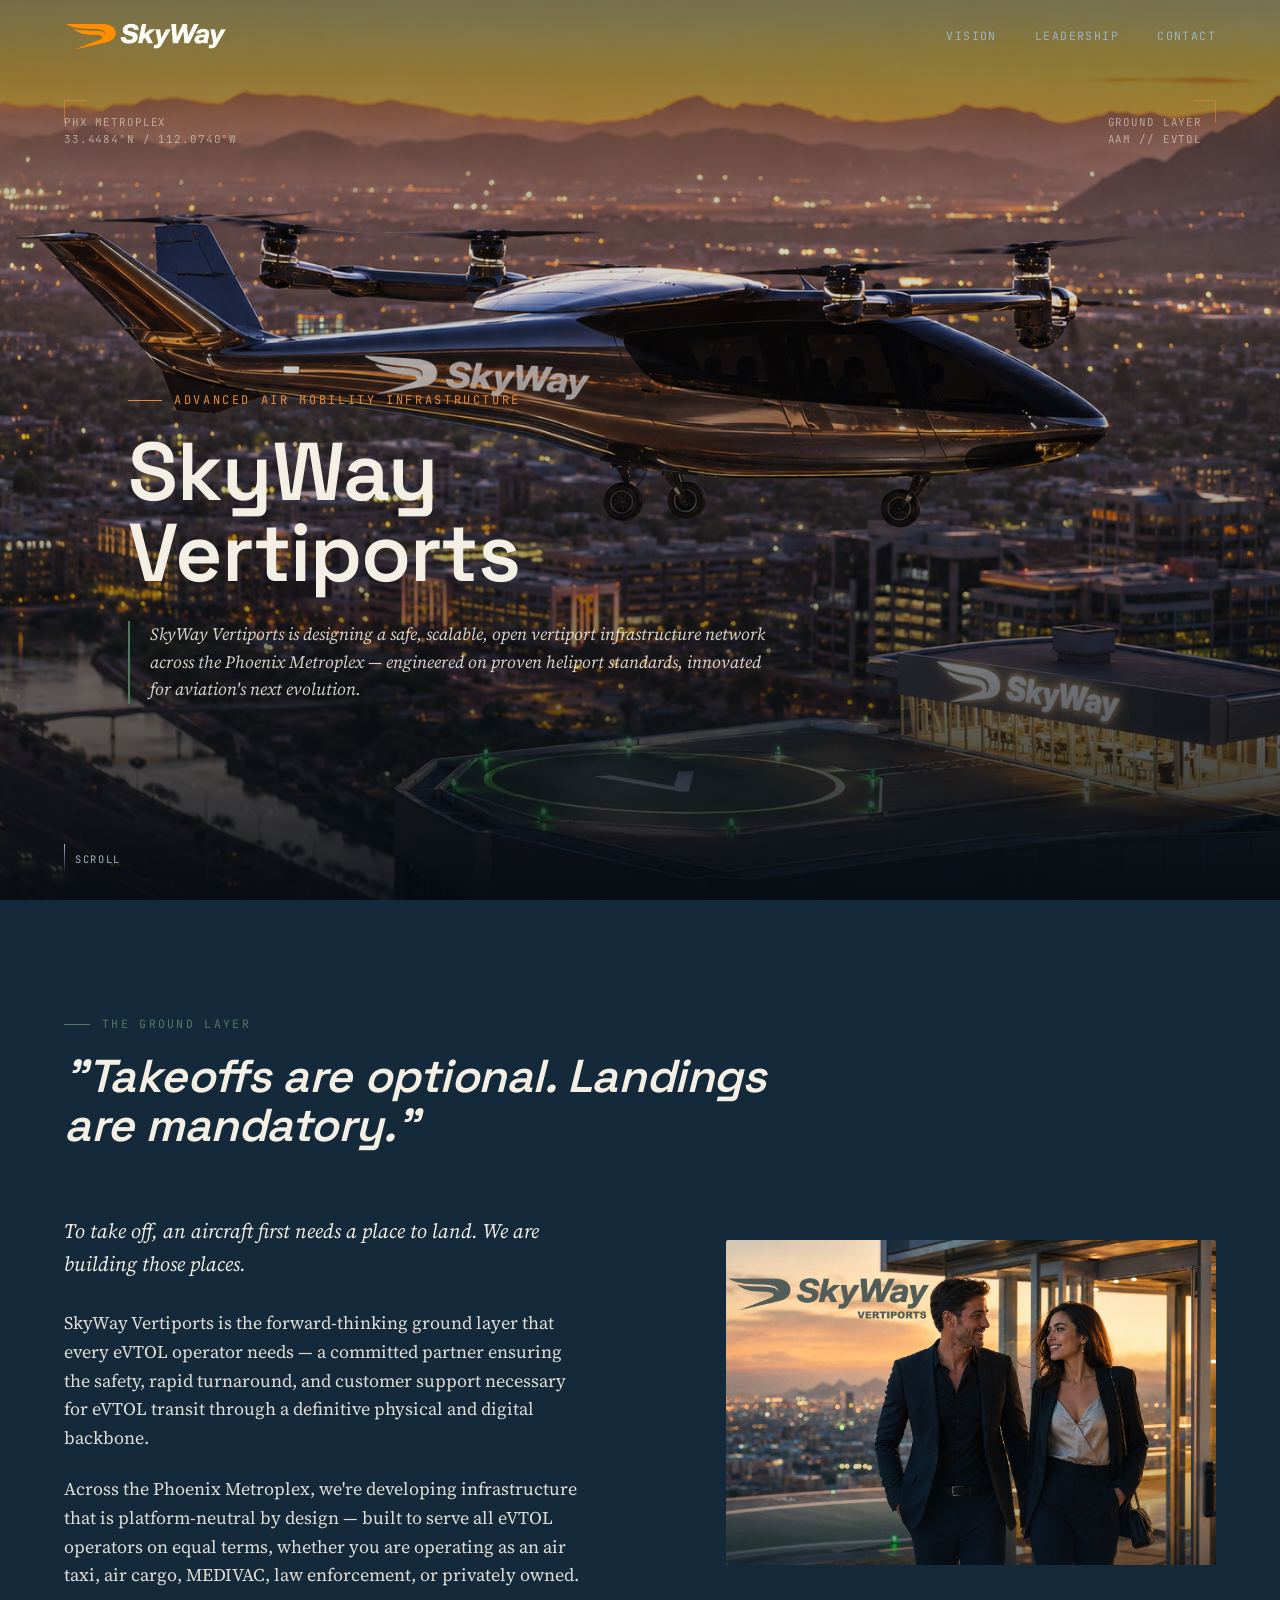
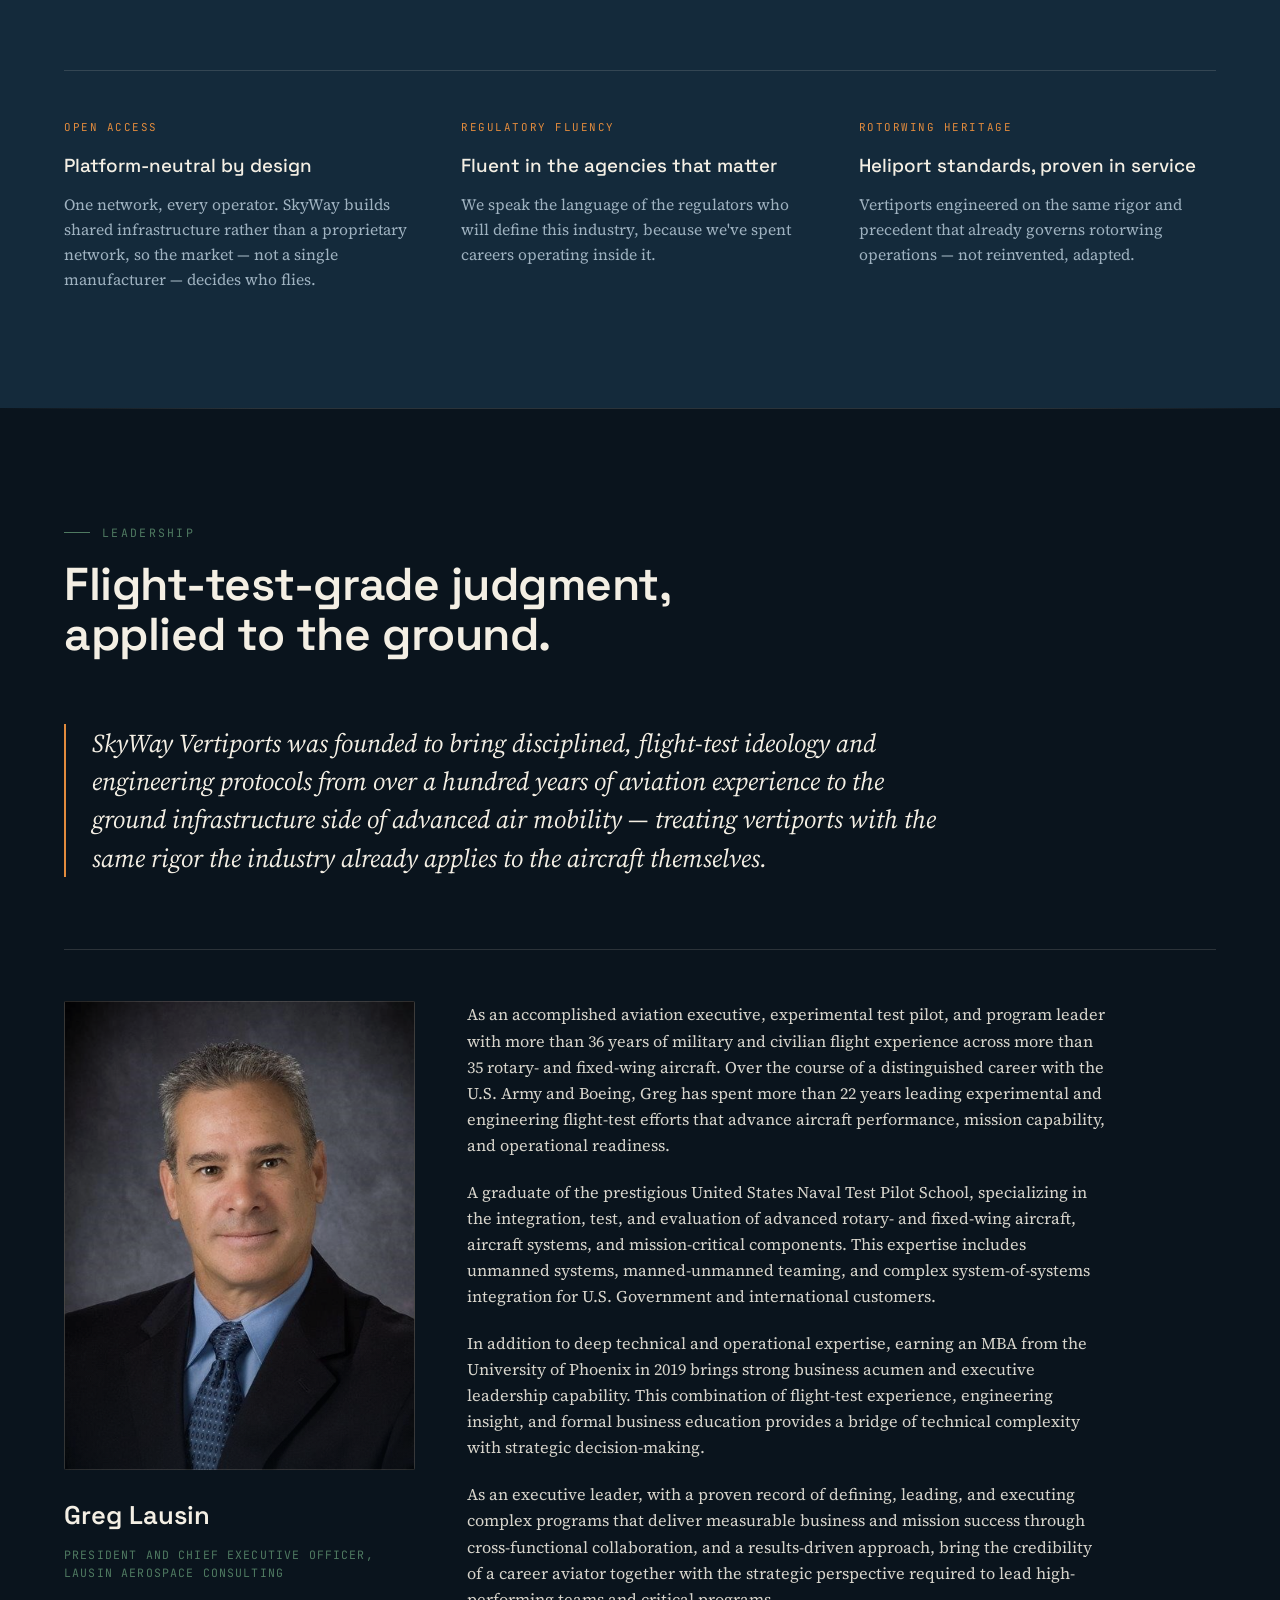
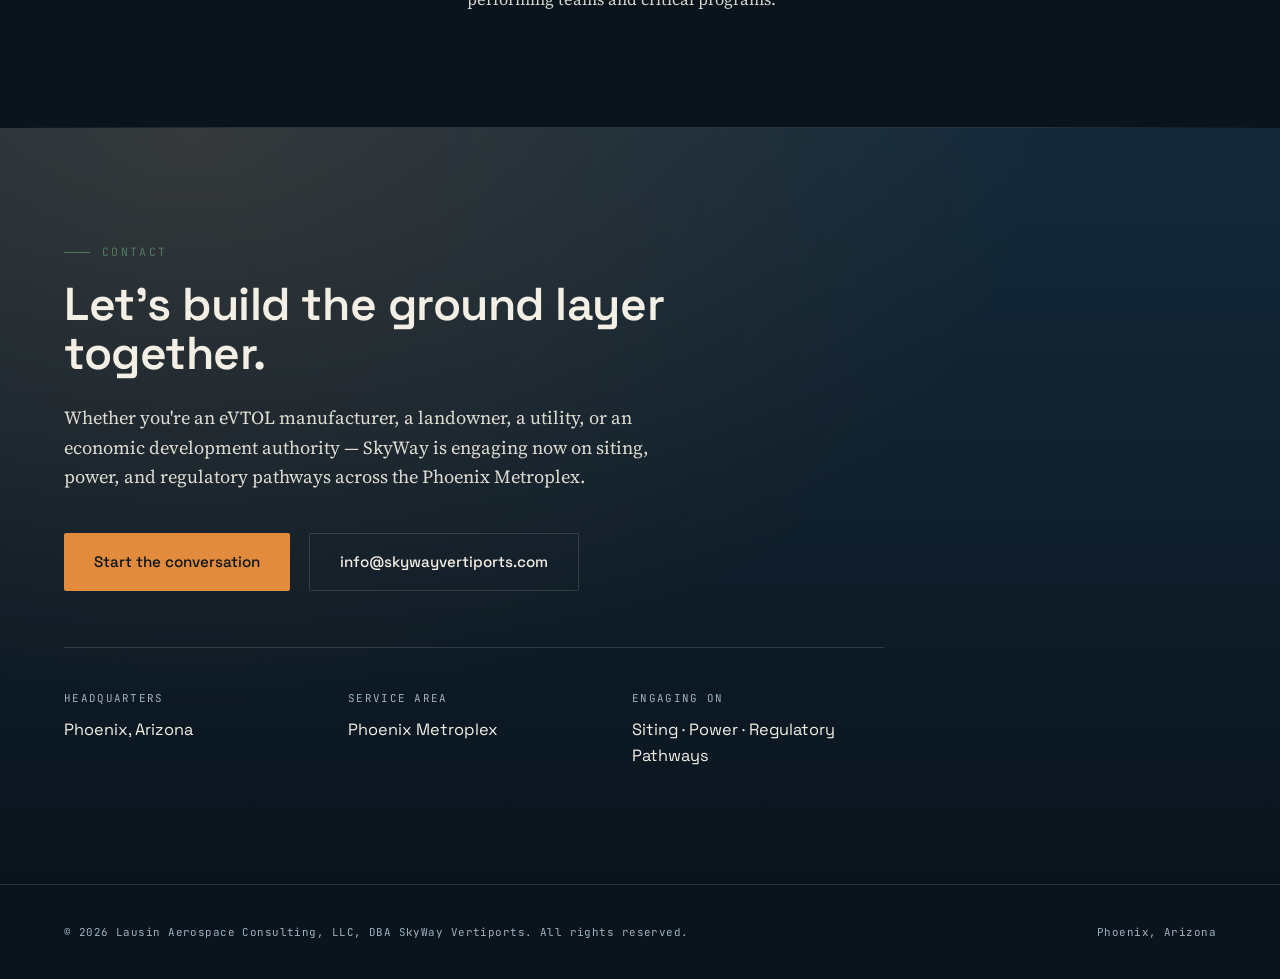
==== index.html @ b803d78c "Add files via upload" ====
<!DOCTYPE html>
<html lang="en">
<head>
<meta charset="UTF-8">
<meta name="viewport" content="width=device-width, initial-scale=1.0">
<title>SkyWay Vertiports — The Ground Layer for Advanced Air Mobility</title>
<link rel="preconnect" href="https://fonts.googleapis.com">
<link rel="preconnect" href="https://fonts.gstatic.com" crossorigin>
<link href="https://fonts.googleapis.com/css2?family=Space+Grotesk:wght@400;500;600;700&family=Source+Serif+4:opsz,wght@8..60,400;8..60,500;8..60,600&family=JetBrains+Mono:wght@400;500&display=swap" rel="stylesheet">
<style>
  :root{
    --ink: #0a141d;
    --navy: #12253600;
    --navy-solid: #142a3b;
    --horizon: #e28b3d;
    --ember: #c9642a;
    --saguaro: #4f7a61;
    --saguaro-dim: #375a48;
    --sand: #f4efe4;
    --steel: #9fb2c0;
    --line: rgba(244,239,228,0.14);
    --display: 'Space Grotesk', sans-serif;
    --body: 'Source Serif 4', serif;
    --mono: 'JetBrains Mono', monospace;
  }
  *{margin:0;padding:0;box-sizing:border-box;}
  html{scroll-behavior:smooth;}
  body{
    background:var(--ink);
    color:var(--sand);
    font-family:var(--body);
    line-height:1.6;
    overflow-x:hidden;
  }
  a{color:inherit;}
  img,video{display:block;max-width:100%;}

  /* ---------- NAV ---------- */
  .navbar{
    position:fixed; top:0; left:0; right:0; z-index:100;
    display:flex; align-items:center; justify-content:space-between;
    padding:22px 5vw;
    transition:background .4s ease, padding .4s ease, border-color .4s ease;
    border-bottom:1px solid transparent;
  }
  .navbar.scrolled{
    background:rgba(10,20,29,0.86);
    backdrop-filter:blur(10px);
    padding:14px 5vw;
    border-color:var(--line);
  }
  .navmark{ display:flex; align-items:center; }
  .navmark img{
    height:28px; width:auto; display:block;
    transition:height .4s ease;
  }
  .navbar.scrolled .navmark img{ height:24px; }
  .navlinks{ display:flex; gap:2.4rem; font-family:var(--mono); font-size:0.72rem;
    letter-spacing:0.12em; text-transform:uppercase; color:var(--steel);
  }
  .navlinks a{ text-decoration:none; transition:color .25s ease; }
  .navlinks a:hover{ color:var(--horizon); }
  @media (max-width:720px){
    .navbar{ flex-direction:column; align-items:flex-start; gap:8px; }
    .navlinks{ gap:1.2rem; font-size:0.64rem; }
  }

  /* ---------- HERO ---------- */
  .hero{
    position:relative; height:100vh; min-height:560px;
    display:flex; flex-direction:column; justify-content:flex-end;
    overflow:hidden;
  }
  @supports (height: 100svh){ .hero{ height:100svh; } }
  .hero-media{
    position:absolute; inset:0; width:100%; height:100%;
    object-fit:cover; object-position:center 62%;
    z-index:0;
  }
  .hero-scrim{
    position:absolute; inset:0; z-index:1;
    background:
      linear-gradient(180deg, rgba(8,15,22,0.55) 0%, rgba(8,15,22,0.15) 30%, rgba(8,15,22,0.35) 60%, rgba(6,12,18,0.92) 100%);
  }
  .hud{
    position:absolute; inset:0; z-index:2; pointer-events:none;
    padding:100px 5vw 0;
    display:flex; justify-content:space-between; align-items:flex-start;
    font-family:var(--mono); font-size:0.68rem; letter-spacing:0.08em;
    color:rgba(244,239,228,0.55); text-transform:uppercase;
  }
  .hud .corner{ position:relative; padding-top:14px; }
  .hud .corner::before{
    content:""; position:absolute; top:0; left:0; width:22px; height:22px;
    border-top:1px solid rgba(226,139,61,0.6); border-left:1px solid rgba(226,139,61,0.6);
  }
  .hud .corner.right{ text-align:right; padding-right:14px; }
  .hud .corner.right::before{ left:auto; right:0; border-left:none; border-right:1px solid rgba(226,139,61,0.6); }

  .hero-content{
    position:relative; z-index:3;
    padding:0 5vw 9vh;
    max-width:1100px;
  }
  .eyebrow{
    font-family:var(--mono); font-size:0.75rem; letter-spacing:0.22em;
    text-transform:uppercase; color:var(--horizon); margin-bottom:22px;
    display:flex; align-items:center; gap:12px;
  }
  .eyebrow::before{
    content:""; width:34px; height:1px; background:var(--horizon);
  }
  .hero-title{
    font-family:var(--display); font-weight:600;
    font-size:clamp(2.6rem, 6.4vw, 5.4rem);
    line-height:0.98; letter-spacing:-0.01em;
    color:var(--sand);
    margin-bottom:28px;
  }
  .hero-tagline{
    font-family:var(--body); font-weight:400;
    font-size:clamp(1rem, 1.35vw, 1.28rem);
    max-width:640px; color:rgba(244,239,228,0.86);
    font-style:italic;
    border-left:2px solid var(--saguaro);
    padding-left:20px;
  }
  .scroll-cue{
    position:absolute; bottom:26px; left:5vw; z-index:3;
    font-family:var(--mono); font-size:0.65rem; letter-spacing:0.16em;
    color:var(--steel); text-transform:uppercase;
    display:flex; align-items:center; gap:10px;
  }
  .scroll-cue .bar{ width:1px; height:30px; background:linear-gradient(var(--steel), transparent); }

  /* ---------- SECTION SHELL ---------- */
  section{ position:relative; padding:9vw 5vw; }
  .divider{
    height:1px; width:100%;
    background:linear-gradient(90deg, transparent, var(--line) 20%, var(--line) 80%, transparent);
  }
  .section-head{ max-width:760px; margin-bottom:4rem; }
  .kicker{
    font-family:var(--mono); font-size:0.72rem; letter-spacing:0.2em;
    text-transform:uppercase; color:var(--saguaro);
    margin-bottom:18px; display:flex; align-items:center; gap:12px;
  }
  .kicker::before{ content:""; width:26px; height:1px; background:var(--saguaro); }
  h2{
    font-family:var(--display); font-weight:600;
    font-size:clamp(1.9rem, 3.6vw, 3.1rem);
    letter-spacing:-0.01em; color:var(--sand); line-height:1.08;
  }
  .reveal{ opacity:0; transform:translateY(28px); transition:opacity .8s ease, transform .8s ease; }
  .reveal.in-view{ opacity:1; transform:translateY(0); }

  /* ---------- VISION SECTION ---------- */
  .vision{ background:var(--navy-solid); }
  .vision-grid{
    display:grid; grid-template-columns:1.1fr 0.9fr; gap:5vw; align-items:center;
  }
  .vision-copy p{ font-size:1.12rem; color:rgba(244,239,228,0.9); max-width:520px; }
  .vision-copy p + p{ margin-top:1.4rem; }
  .vision-copy .lede{
    font-family:var(--body); font-style:italic; font-size:1.28rem;
    color:var(--sand); margin-bottom:1.8rem; max-width:540px;
  }
  .vision-photo{ position:relative; border-radius:2px; overflow:hidden; }
  .vision-photo img{ width:100%; height:100%; object-fit:cover; filter:saturate(1.02); }
  .vision-photo::after{
    content:""; position:absolute; inset:0;
    background:linear-gradient(180deg, transparent 60%, rgba(10,20,29,0.55) 100%);
  }
  .pillars{
    margin-top:5rem; display:grid; grid-template-columns:repeat(3, 1fr); gap:2.5rem;
    border-top:1px solid var(--line); padding-top:3rem;
  }
  .pillar .tag{
    font-family:var(--mono); font-size:0.68rem; letter-spacing:0.14em;
    text-transform:uppercase; color:var(--horizon); margin-bottom:0.9rem;
  }
  .pillar h3{
    font-family:var(--display); font-weight:500; font-size:1.18rem;
    color:var(--sand); margin-bottom:0.7rem;
  }
  .pillar p{ font-size:0.98rem; color:var(--steel); }
  @media (max-width:900px){
    .vision-grid{ grid-template-columns:1fr; }
    .pillars{ grid-template-columns:1fr; gap:2.2rem; }
    .vision-photo{ order:-1; aspect-ratio:16/10; }
  }

  /* ---------- LEADERSHIP ---------- */
  .leadership{ background:var(--ink); }
  .lead-quote{
    font-family:var(--body); font-style:italic;
    font-size:clamp(1.2rem, 2vw, 1.6rem);
    color:var(--sand); max-width:880px; line-height:1.5;
    border-left:2px solid var(--horizon); padding-left:26px;
    margin-bottom:4.5rem;
  }
  .profile{
    display:grid; grid-template-columns:0.75fr 1.6fr; gap:4vw;
    border-top:1px solid var(--line); padding-top:3.2rem;
  }
  .profile-id .portrait{
    width:100%; aspect-ratio:3/4; overflow:hidden; border-radius:2px;
    margin-bottom:1.6rem; position:relative;
  }
  .profile-id .portrait img{
    width:100%; height:100%; object-fit:cover; filter:grayscale(0.15) contrast(1.03);
  }
  .profile-id .portrait::after{
    content:""; position:absolute; inset:0;
    box-shadow:inset 0 0 0 1px var(--line);
    background:linear-gradient(180deg, transparent 70%, rgba(10,20,29,0.35) 100%);
  }
  .profile-id .name{
    font-family:var(--display); font-weight:600; font-size:1.6rem; color:var(--sand);
  }
  .profile-id .role{
    font-family:var(--mono); font-size:0.72rem; letter-spacing:0.1em;
    text-transform:uppercase; color:var(--saguaro); margin-top:0.6rem; margin-bottom:1.8rem;
  }
  .stat-strip{ list-style:none; border-top:1px solid var(--line); }
  .stat-strip li{
    display:flex; justify-content:space-between; align-items:baseline;
    padding:0.7rem 0; border-bottom:1px solid var(--line);
    font-family:var(--mono); font-size:0.72rem; letter-spacing:0.04em;
    color:var(--steel); text-transform:uppercase;
  }
  .stat-strip li b{
    font-family:var(--display); font-size:0.95rem; color:var(--sand);
    letter-spacing:0; text-transform:none;
  }
  .bio p{ font-size:1.02rem; color:rgba(244,239,228,0.88); max-width:640px; }
  .bio p + p{ margin-top:1.3rem; }
  @media (max-width:900px){ .profile{ grid-template-columns:1fr; gap:2rem; } .profile-id .portrait{ max-width:280px; } }

  /* ---------- CONTACT ---------- */
  .contact{
    background:
      radial-gradient(120% 140% at 15% 0%, rgba(226,139,61,0.16) 0%, transparent 55%),
      linear-gradient(180deg, var(--navy-solid) 0%, var(--ink) 100%);
  }
  .contact-inner{ max-width:820px; }
  .contact p.lede{
    font-size:1.15rem; color:rgba(244,239,228,0.9); max-width:640px; margin-bottom:2.6rem;
  }
  .contact-actions{ display:flex; flex-wrap:wrap; gap:1.2rem; margin-bottom:3.5rem; }
  .btn{
    font-family:var(--display); font-weight:500; font-size:0.95rem;
    text-decoration:none; padding:16px 30px; border-radius:2px;
    display:inline-flex; align-items:center; gap:10px;
    transition:transform .25s ease, background .25s ease, border-color .25s ease;
  }
  .btn-primary{ background:var(--horizon); color:#0a141d; }
  .btn-primary:hover{ background:#eea059; transform:translateY(-2px); }
  .btn-secondary{ border:1px solid var(--line); color:var(--sand); }
  .btn-secondary:hover{ border-color:var(--saguaro); color:var(--saguaro); transform:translateY(-2px); }
  .contact-grid{
    display:grid; grid-template-columns:repeat(3, 1fr); gap:2rem;
    border-top:1px solid var(--line); padding-top:2.6rem;
  }
  .contact-grid .tag{
    font-family:var(--mono); font-size:0.68rem; letter-spacing:0.12em;
    text-transform:uppercase; color:var(--steel); margin-bottom:0.6rem;
  }
  .contact-grid .val{ font-family:var(--display); font-size:1.02rem; color:var(--sand); }
  @media (max-width:720px){ .contact-grid{ grid-template-columns:1fr; } }

  /* ---------- FOOTER ---------- */
  footer{
    padding:2.4rem 5vw; border-top:1px solid var(--line);
    display:flex; justify-content:space-between; align-items:center; flex-wrap:wrap; gap:1rem;
    font-family:var(--mono); font-size:0.68rem; letter-spacing:0.04em; color:var(--steel);
  }

  /* ---------- SMALL SCREENS (phones) ---------- */
  @media (max-width:720px){
    .hud{ padding:118px 6vw 0; font-size:0.6rem; letter-spacing:0.06em; }
    .hud .corner::before{ width:16px; height:16px; }
    .hero-content{ padding:0 6vw 8vh; }
    .hero-tagline{ padding-left:14px; }
    section{ padding:16vw 6vw; }
    .section-head{ margin-bottom:2.8rem; }
    .lead-quote{ padding-left:18px; margin-bottom:3rem; }
    .contact-actions{ flex-direction:column; }
    .contact-actions .btn{ width:100%; justify-content:center; }
    footer{ flex-direction:column; align-items:flex-start; }
  }
  @media (max-width:480px){
    .hero-title{ font-size:2.4rem; }
    .hud{ padding:112px 6vw 0; }
    .stat-strip li{ font-size:0.64rem; }
  }

  @media (prefers-reduced-motion: reduce){
    html{ scroll-behavior:auto; }
    .reveal{ transition:none; opacity:1; transform:none; }
  }
</style>
</head>
<body>

<nav class="navbar" id="navbar">
  <div class="navmark">
    <img src="skyway_logo_ow.png" alt="SkyWay Vertiports">
  </div>
  <div class="navlinks">
    <a href="#vision">Vision</a>
    <a href="#leadership">Leadership</a>
    <a href="#contact">Contact</a>
  </div>
</nav>

<!-- HERO -->
<section class="hero">
  <video class="hero-media" autoplay muted loop playsinline poster="skyway_thefuture2.png">
    <source src="skyway_thefuture.mp4" type="video/mp4">
	<source src="skyway_thefuture.webm" type="video/mp4">
	
  </video>
  <div class="hero-scrim"></div>
  <div class="hud">
    <div class="corner">PHX METROPLEX<br>33.4484°N / 112.0740°W</div>
    <div class="corner right">GROUND LAYER<br>AAM // eVTOL</div>
  </div>
  <div class="hero-content">
    <div class="eyebrow">Advanced Air Mobility Infrastructure</div>
    <h1 class="hero-title">SkyWay<br>Vertiports</h1>
    <p class="hero-tagline">SkyWay Vertiports is designing a safe, scalable, open vertiport infrastructure network across the Phoenix Metroplex — engineered on proven heliport standards, innovated for aviation's next evolution.</p>
  </div>
  <div class="scroll-cue"><div class="bar"></div>Scroll</div>
</section>

<!-- VISION -->
<section class="vision" id="vision">
  <div class="section-head reveal">
    <div class="kicker">The Ground Layer</div>
    <!--<h2>To take off, an aircraft first needs a place to land.</h2>-->
	<h2><i>"Takeoffs are optional. Landings are mandatory."</i></h2>
	
  </div>

  <div class="vision-grid">
    <div class="vision-copy reveal">
      <p class="lede">To take off, an aircraft first needs a place to land. We are building those places.</p>
      <p>SkyWay Vertiports is the forward-thinking ground layer that every eVTOL operator needs — a committed partner ensuring the safety, rapid turnaround, and customer support necessary for eVTOL transit through a definitive physical and digital backbone.</p>
      <p>Across the Phoenix Metroplex, we're developing infrastructure that is platform-neutral by design — built to serve all eVTOL operators on equal terms, whether you are operating as an air taxi, air cargo, MEDIVAC, law enforcement, or privately owned.</p>
    </div>
    <div class="vision-photo reveal">
      <img src="skyway_couple2.png" alt="Passengers arriving at a SkyWay vertiport at dusk">
    </div>
  </div>

  <div class="pillars">
    <div class="pillar reveal">
      <div class="tag">Open Access</div>
      <h3>Platform-neutral by design</h3>
      <p>One network, every operator. SkyWay builds shared infrastructure rather than a proprietary network, so the market — not a single manufacturer — decides who flies.</p>
    </div>
    <div class="pillar reveal">
      <div class="tag">Regulatory Fluency</div>
      <h3>Fluent in the agencies that matter</h3>
      <p>We speak the language of the regulators who will define this industry, because we've spent careers operating inside it.</p>
    </div>
    <div class="pillar reveal">
      <div class="tag">Rotorwing Heritage</div>
      <h3>Heliport standards, proven in service</h3>
      <p>Vertiports engineered on the same rigor and precedent that already governs rotorwing operations — not reinvented, adapted.</p>
    </div>
  </div>
</section>

<div class="divider"></div>

<!-- LEADERSHIP -->
<section class="leadership" id="leadership">
  <div class="section-head reveal">
    <div class="kicker">Leadership</div>
    <h2>Flight-test-grade judgment, applied to the ground.</h2>
  </div>

  <p class="lead-quote reveal">SkyWay Vertiports was founded to bring disciplined, flight-test ideology and engineering protocols from over a hundred years of aviation experience to the ground infrastructure side of advanced air mobility — treating vertiports with the same rigor the industry already applies to the aircraft themselves.</p>

  <div class="profile reveal">
    <div class="profile-id">
      <div class="portrait"><img src="glausinbio.png" alt="Portrait of Greg Lausin"></div>
      <div class="name">Greg Lausin</div>
      <div class="role">President and Chief Executive Officer, Lausin Aerospace Consulting</div>
      <!--<ul class="stat-strip">
        <li><span>Flight Experience</span><b>36+ yrs</b></li>
        <li><span>Aircraft Types</span><b>35+</b></li>
        <li><span>Flight Test Leadership</span><b>22+ yrs</b></li>
        <li><span>Flight Test School</span><b>USNTPS Grad</b></li>
        <li><span>Business Education</span><b>MBA, 2019</b></li>
      </ul>-->
    </div>
    <div class="bio">
      <p>As an accomplished aviation executive, experimental test pilot, and program leader with more than 36 years of military and civilian flight experience across more than 35 rotary- and fixed-wing aircraft. Over the course of a distinguished career with the U.S. Army and Boeing, Greg has spent more than 22 years leading experimental and engineering flight-test efforts that advance aircraft performance, mission capability, and operational readiness.</p>
      <p>A graduate of the prestigious United States Naval Test Pilot School, specializing in the integration, test, and evaluation of advanced rotary- and fixed-wing aircraft, aircraft systems, and mission-critical components. This expertise includes unmanned systems, manned-unmanned teaming, and complex system-of-systems integration for U.S. Government and international customers.</p>
      <p>In addition to deep technical and operational expertise, earning an MBA from the University of Phoenix in 2019 brings strong business acumen and executive leadership capability. This combination of flight-test experience, engineering insight, and formal business education provides a bridge of technical complexity with strategic decision-making.</p>
      <p>As an executive leader, with a proven record of defining, leading, and executing complex programs that deliver measurable business and mission success through cross-functional collaboration, and a results-driven approach, bring the credibility of a career aviator together with the strategic perspective required to lead high-performing teams and critical programs.</p>
    </div>
  </div>
</section>

<div class="divider"></div>

<!-- CONTACT -->
<section class="contact" id="contact">
  <div class="contact-inner">
    <div class="section-head reveal" style="margin-bottom:1.5rem;">
      <div class="kicker">Contact</div>
      <h2>Let's build the ground layer together.</h2>
    </div>
    <p class="lede reveal">Whether you're an eVTOL manufacturer, a landowner, a utility, or an economic development authority — SkyWay is engaging now on siting, power, and regulatory pathways across the Phoenix Metroplex.</p>

    <div class="contact-actions reveal">
      <a class="btn btn-primary" href="mailto:info@skywayvertiports.com">Start the conversation</a>
      <a class="btn btn-secondary" href="mailto:info@skywayvertiports.com">info@skywayvertiports.com</a>
    </div>

    <div class="contact-grid reveal">
      <div>
        <div class="tag">Headquarters</div>
        <div class="val">Phoenix, Arizona</div>
      </div>
      <div>
        <div class="tag">Service Area</div>
        <div class="val">Phoenix Metroplex</div>
      </div>
      <div>
        <div class="tag">Engaging On</div>
        <div class="val">Siting · Power · Regulatory Pathways</div>
      </div>
    </div>
  </div>
</section>

<footer>
  <span>© 2026 Lausin Aerospace Consulting, LLC, DBA SkyWay Vertiports. All rights reserved.</span>
  <span>Phoenix, Arizona</span>
</footer>

<script>
  const nav = document.getElementById('navbar');
  window.addEventListener('scroll', () => {
    nav.classList.toggle('scrolled', window.scrollY > 40);
  }, { passive:true });

  const io = new IntersectionObserver((entries) => {
    entries.forEach(e => { if (e.isIntersecting) e.target.classList.add('in-view'); });
  }, { threshold:0.15 });
  document.querySelectorAll('.reveal').forEach(el => io.observe(el));
</script>

</body>
</html>
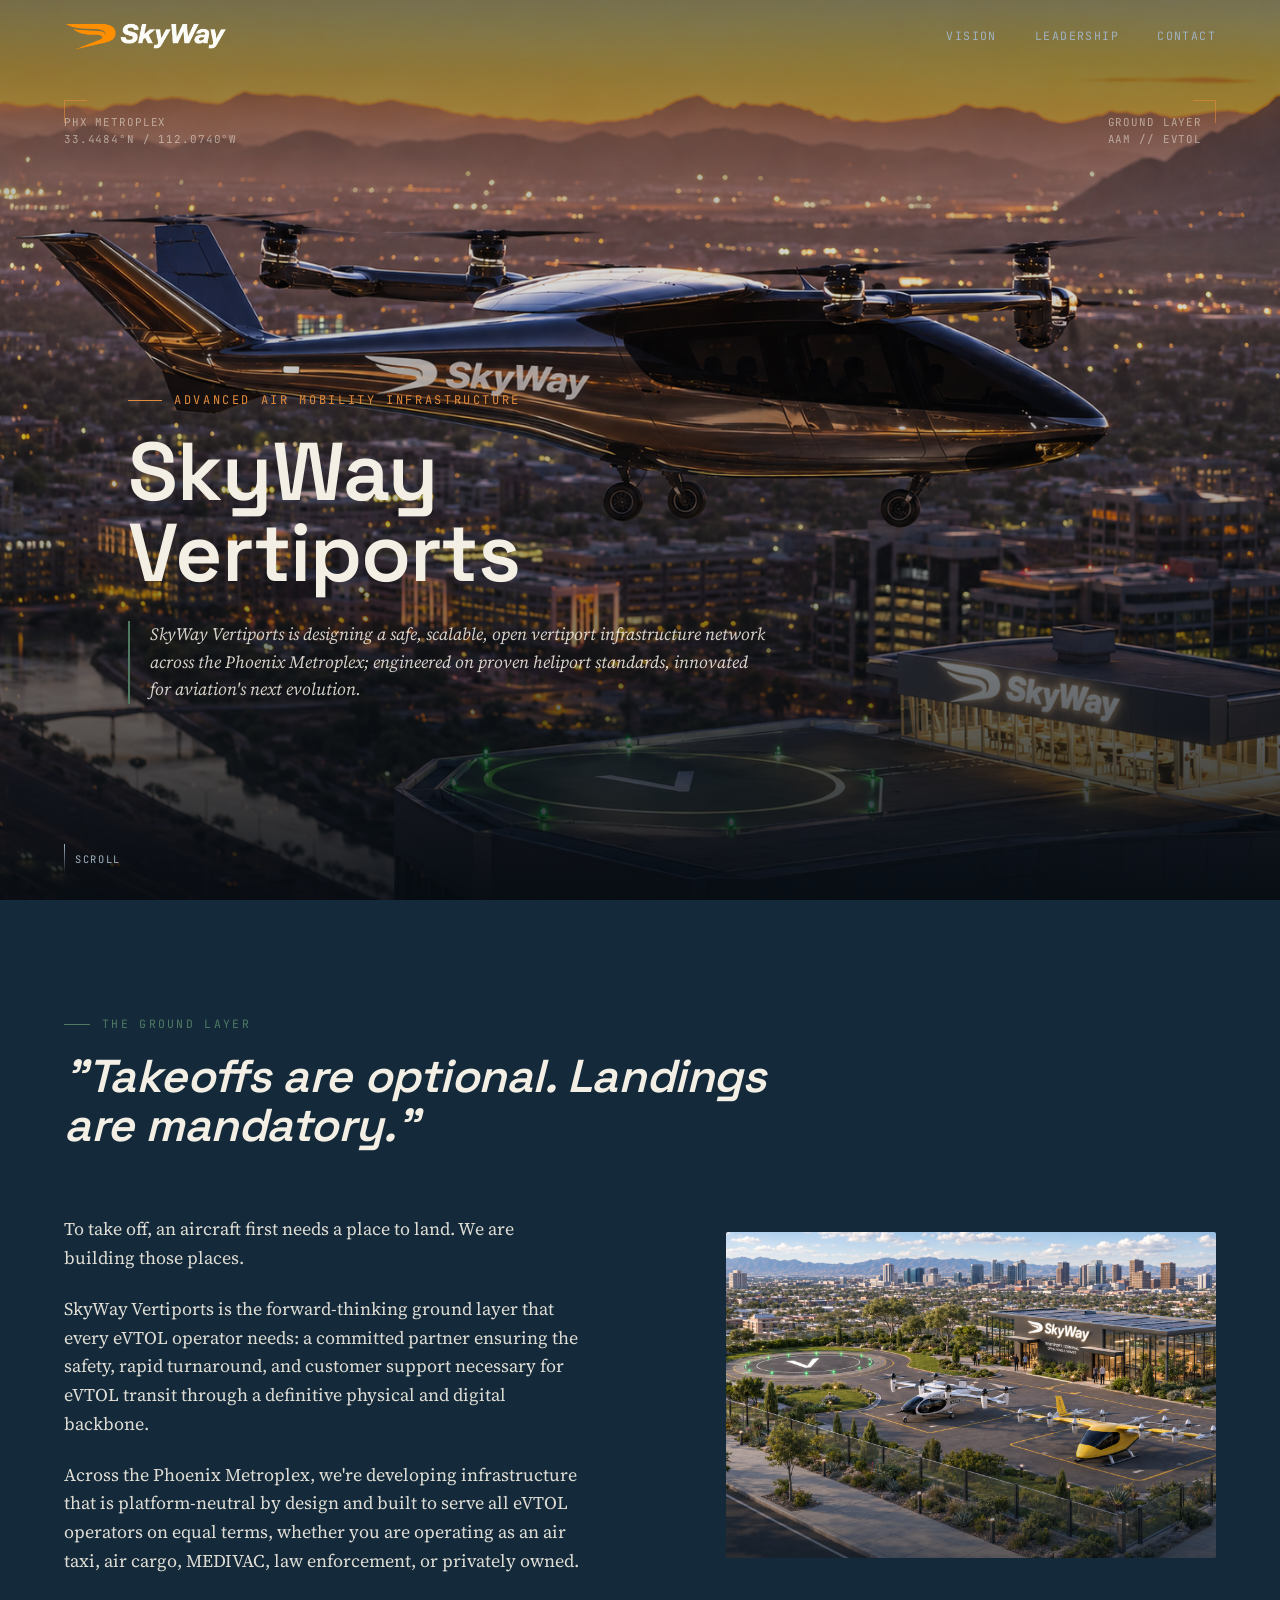
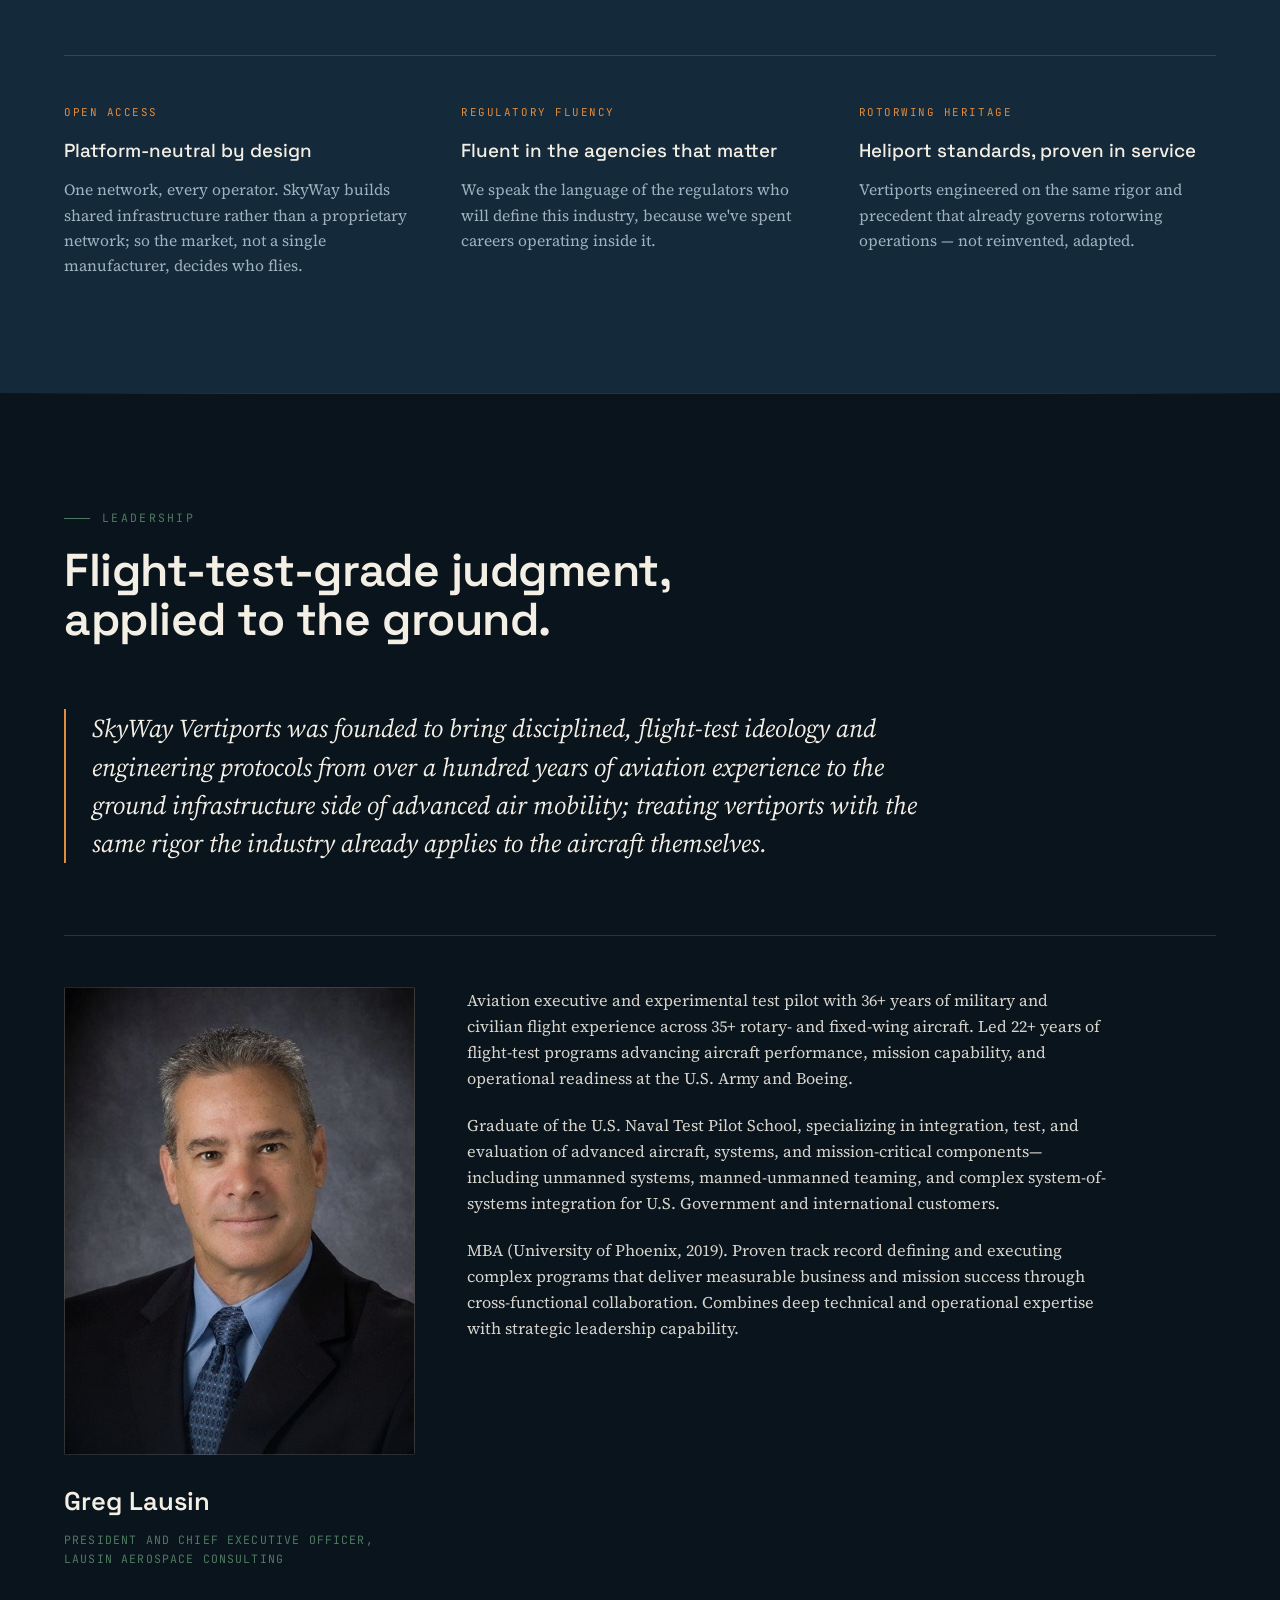
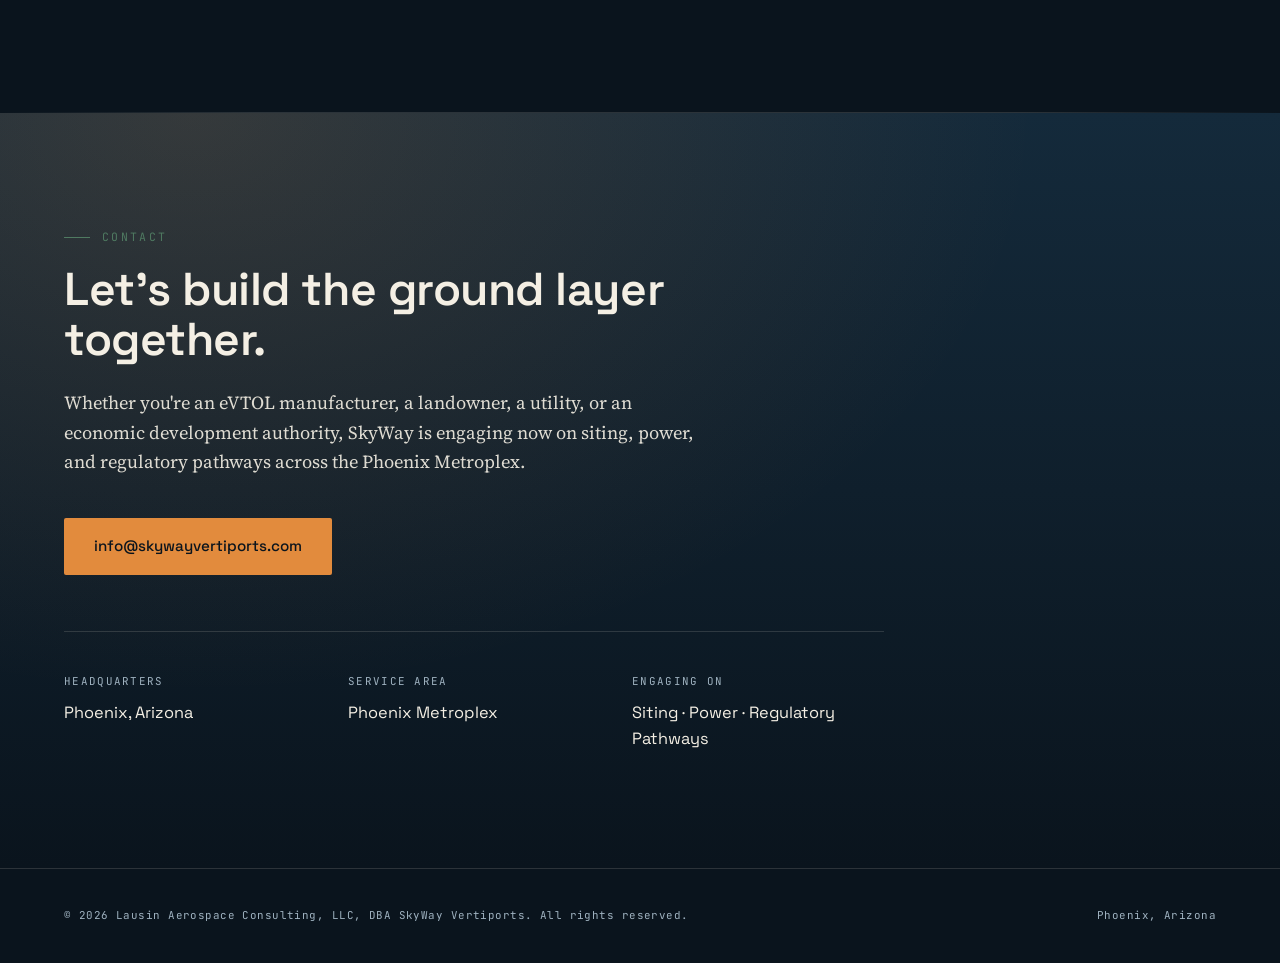
==== commit 90cb584d: "Add files via upload" ====
--- a/index.html
+++ b/index.html
@@ -317,8 +317,8 @@
 <!-- HERO -->
 <section class="hero">
   <video class="hero-media" autoplay muted loop playsinline poster="skyway_thefuture2.png">
-    <source src="skyway_thefuture.mp4" type="video/mp4">
-	<source src="skyway_thefuture.webm" type="video/mp4">
+	<source src="skyway_thefuture.webm" type="video/webm">
+    <source src="skyway_thefuture3.mp4" type="video/mp4">
 	
   </video>
   <div class="hero-scrim"></div>
@@ -329,7 +329,7 @@
   <div class="hero-content">
     <div class="eyebrow">Advanced Air Mobility Infrastructure</div>
     <h1 class="hero-title">SkyWay<br>Vertiports</h1>
-    <p class="hero-tagline">SkyWay Vertiports is designing a safe, scalable, open vertiport infrastructure network across the Phoenix Metroplex — engineered on proven heliport standards, innovated for aviation's next evolution.</p>
+    <p class="hero-tagline">SkyWay Vertiports is designing a safe, scalable, open vertiport infrastructure network across the Phoenix Metroplex; engineered on proven heliport standards, innovated for aviation's next evolution.</p>
   </div>
   <div class="scroll-cue"><div class="bar"></div>Scroll</div>
 </section>
@@ -345,12 +345,12 @@
 
   <div class="vision-grid">
     <div class="vision-copy reveal">
-      <p class="lede">To take off, an aircraft first needs a place to land. We are building those places.</p>
-      <p>SkyWay Vertiports is the forward-thinking ground layer that every eVTOL operator needs — a committed partner ensuring the safety, rapid turnaround, and customer support necessary for eVTOL transit through a definitive physical and digital backbone.</p>
-      <p>Across the Phoenix Metroplex, we're developing infrastructure that is platform-neutral by design — built to serve all eVTOL operators on equal terms, whether you are operating as an air taxi, air cargo, MEDIVAC, law enforcement, or privately owned.</p>
+      <p>To take off, an aircraft first needs a place to land. We are building those places.</p>
+      <p>SkyWay Vertiports is the forward-thinking ground layer that every eVTOL operator needs: a committed partner ensuring the safety, rapid turnaround, and customer support necessary for eVTOL transit through a definitive physical and digital backbone.</p>
+      <p>Across the Phoenix Metroplex, we're developing infrastructure that is platform-neutral by design and built to serve all eVTOL operators on equal terms, whether you are operating as an air taxi, air cargo, MEDIVAC, law enforcement, or privately owned.</p>
     </div>
     <div class="vision-photo reveal">
-      <img src="skyway_couple2.png" alt="Passengers arriving at a SkyWay vertiport at dusk">
+      <img src="skyway_v1.png" alt="Passengers arriving at a SkyWay vertiport at dusk">
     </div>
   </div>
 
@@ -358,7 +358,7 @@
     <div class="pillar reveal">
       <div class="tag">Open Access</div>
       <h3>Platform-neutral by design</h3>
-      <p>One network, every operator. SkyWay builds shared infrastructure rather than a proprietary network, so the market — not a single manufacturer — decides who flies.</p>
+      <p>One network, every operator. SkyWay builds shared infrastructure rather than a proprietary network; so the market, not a single manufacturer, decides who flies.</p>
     </div>
     <div class="pillar reveal">
       <div class="tag">Regulatory Fluency</div>
@@ -382,7 +382,7 @@
     <h2>Flight-test-grade judgment, applied to the ground.</h2>
   </div>
 
-  <p class="lead-quote reveal">SkyWay Vertiports was founded to bring disciplined, flight-test ideology and engineering protocols from over a hundred years of aviation experience to the ground infrastructure side of advanced air mobility — treating vertiports with the same rigor the industry already applies to the aircraft themselves.</p>
+  <p class="lead-quote reveal">SkyWay Vertiports was founded to bring disciplined, flight-test ideology and engineering protocols from over a hundred years of aviation experience to the ground infrastructure side of advanced air mobility; treating vertiports with the same rigor the industry already applies to the aircraft themselves.</p>
 
   <div class="profile reveal">
     <div class="profile-id">
@@ -398,10 +398,9 @@
       </ul>-->
     </div>
     <div class="bio">
-      <p>As an accomplished aviation executive, experimental test pilot, and program leader with more than 36 years of military and civilian flight experience across more than 35 rotary- and fixed-wing aircraft. Over the course of a distinguished career with the U.S. Army and Boeing, Greg has spent more than 22 years leading experimental and engineering flight-test efforts that advance aircraft performance, mission capability, and operational readiness.</p>
-      <p>A graduate of the prestigious United States Naval Test Pilot School, specializing in the integration, test, and evaluation of advanced rotary- and fixed-wing aircraft, aircraft systems, and mission-critical components. This expertise includes unmanned systems, manned-unmanned teaming, and complex system-of-systems integration for U.S. Government and international customers.</p>
-      <p>In addition to deep technical and operational expertise, earning an MBA from the University of Phoenix in 2019 brings strong business acumen and executive leadership capability. This combination of flight-test experience, engineering insight, and formal business education provides a bridge of technical complexity with strategic decision-making.</p>
-      <p>As an executive leader, with a proven record of defining, leading, and executing complex programs that deliver measurable business and mission success through cross-functional collaboration, and a results-driven approach, bring the credibility of a career aviator together with the strategic perspective required to lead high-performing teams and critical programs.</p>
+      <p>Aviation executive and experimental test pilot with 36+ years of military and civilian flight experience across 35+ rotary- and fixed-wing aircraft. Led 22+ years of flight-test programs advancing aircraft performance, mission capability, and operational readiness at the U.S. Army and Boeing.</p>
+      <p>Graduate of the U.S. Naval Test Pilot School, specializing in integration, test, and evaluation of advanced aircraft, systems, and mission-critical components—including unmanned systems, manned-unmanned teaming, and complex system-of-systems integration for U.S. Government and international customers.</p>
+      <p>MBA (University of Phoenix, 2019). Proven track record defining and executing complex programs that deliver measurable business and mission success through cross-functional collaboration. Combines deep technical and operational expertise with strategic leadership capability.</p>
     </div>
   </div>
 </section>
@@ -415,12 +414,13 @@
       <div class="kicker">Contact</div>
       <h2>Let's build the ground layer together.</h2>
     </div>
-    <p class="lede reveal">Whether you're an eVTOL manufacturer, a landowner, a utility, or an economic development authority — SkyWay is engaging now on siting, power, and regulatory pathways across the Phoenix Metroplex.</p>
+    <p class="lede reveal">Whether you're an eVTOL manufacturer, a landowner, a utility, or an economic development authority, SkyWay is engaging now on siting, power, and regulatory pathways across the Phoenix Metroplex.</p>
 
     <div class="contact-actions reveal">
-      <a class="btn btn-primary" href="mailto:info@skywayvertiports.com">Start the conversation</a>
-      <a class="btn btn-secondary" href="mailto:info@skywayvertiports.com">info@skywayvertiports.com</a>
-    </div>
+      <!--<a class="btn btn-primary" href="mailto:info@skywayvertiports.com">Start the conversation</a>
+      <a class="btn btn-secondary" href="mailto:info@skywayvertiports.com">info@skywayvertiports.com</a>-->
+    <a class="btn btn-primary" href="mailto:info@skywayvertiports.com">info@skywayvertiports.com</a>
+	</div>
 
     <div class="contact-grid reveal">
       <div>
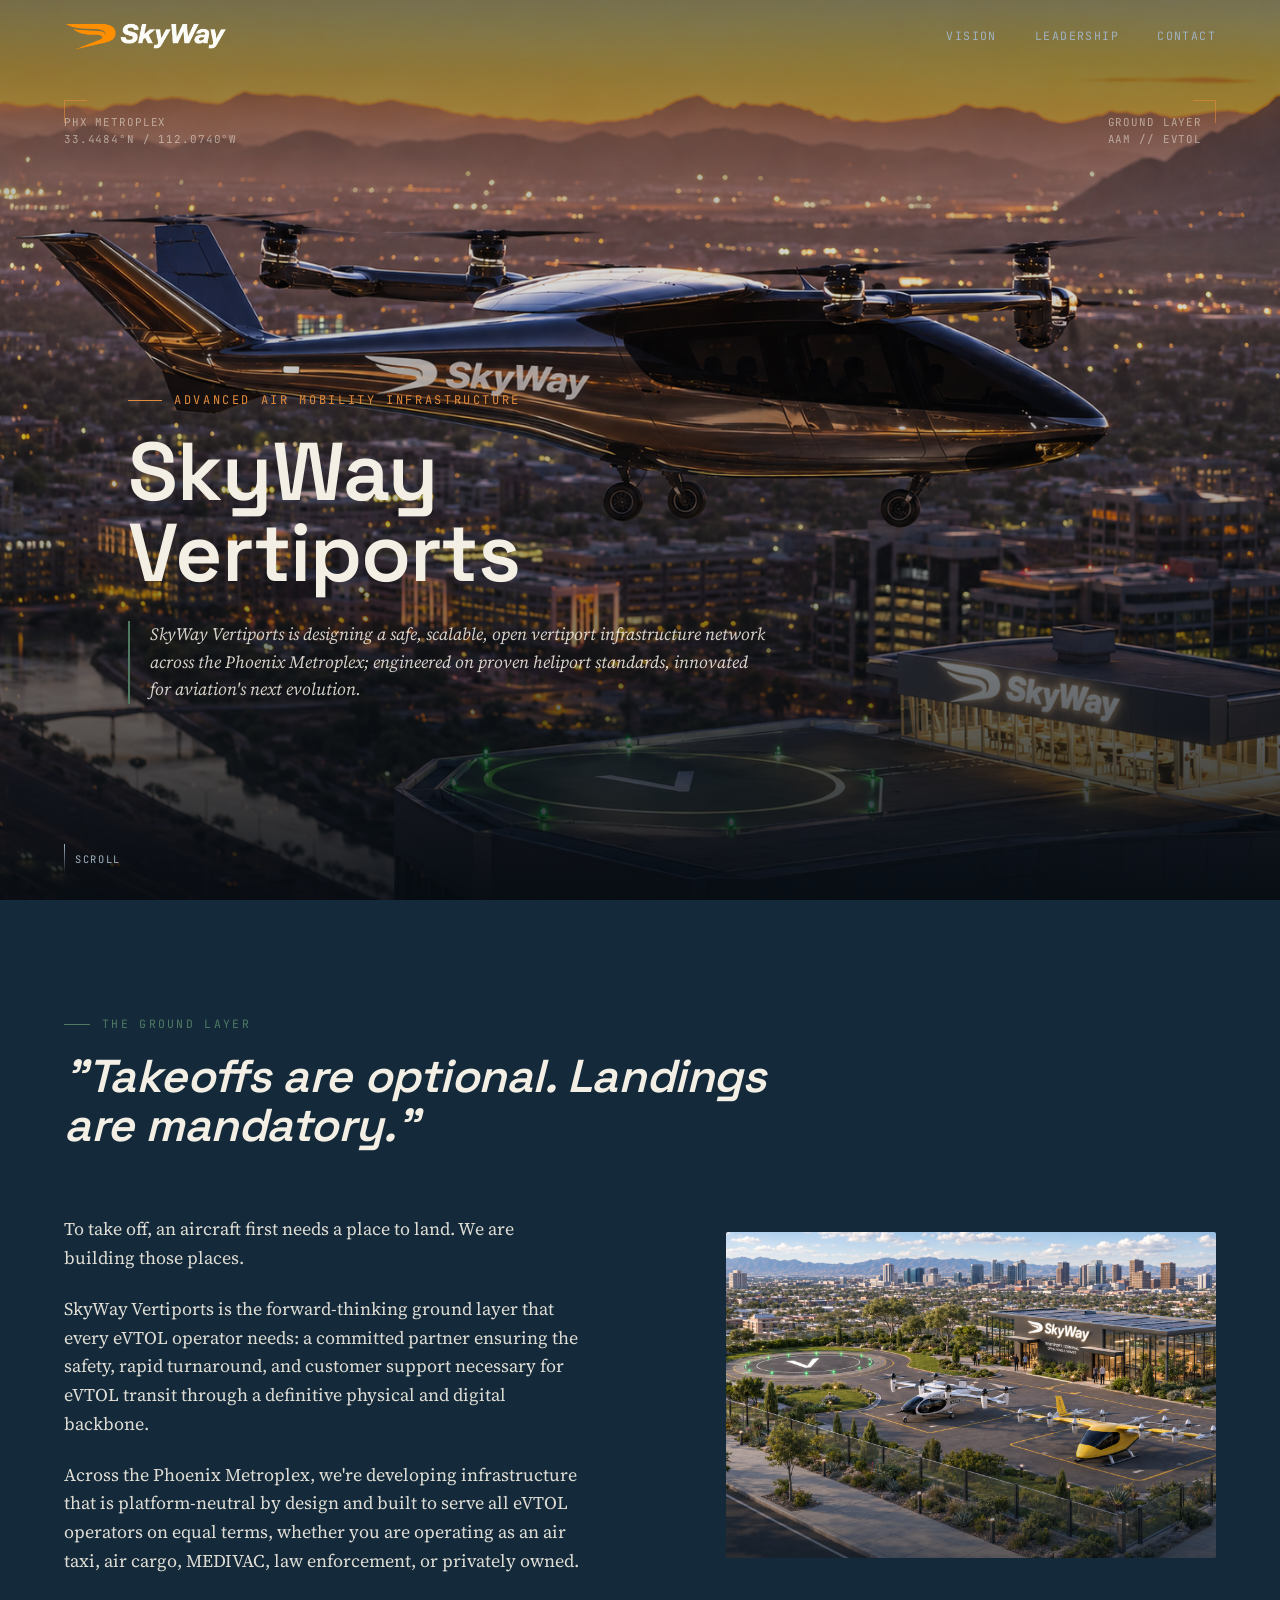
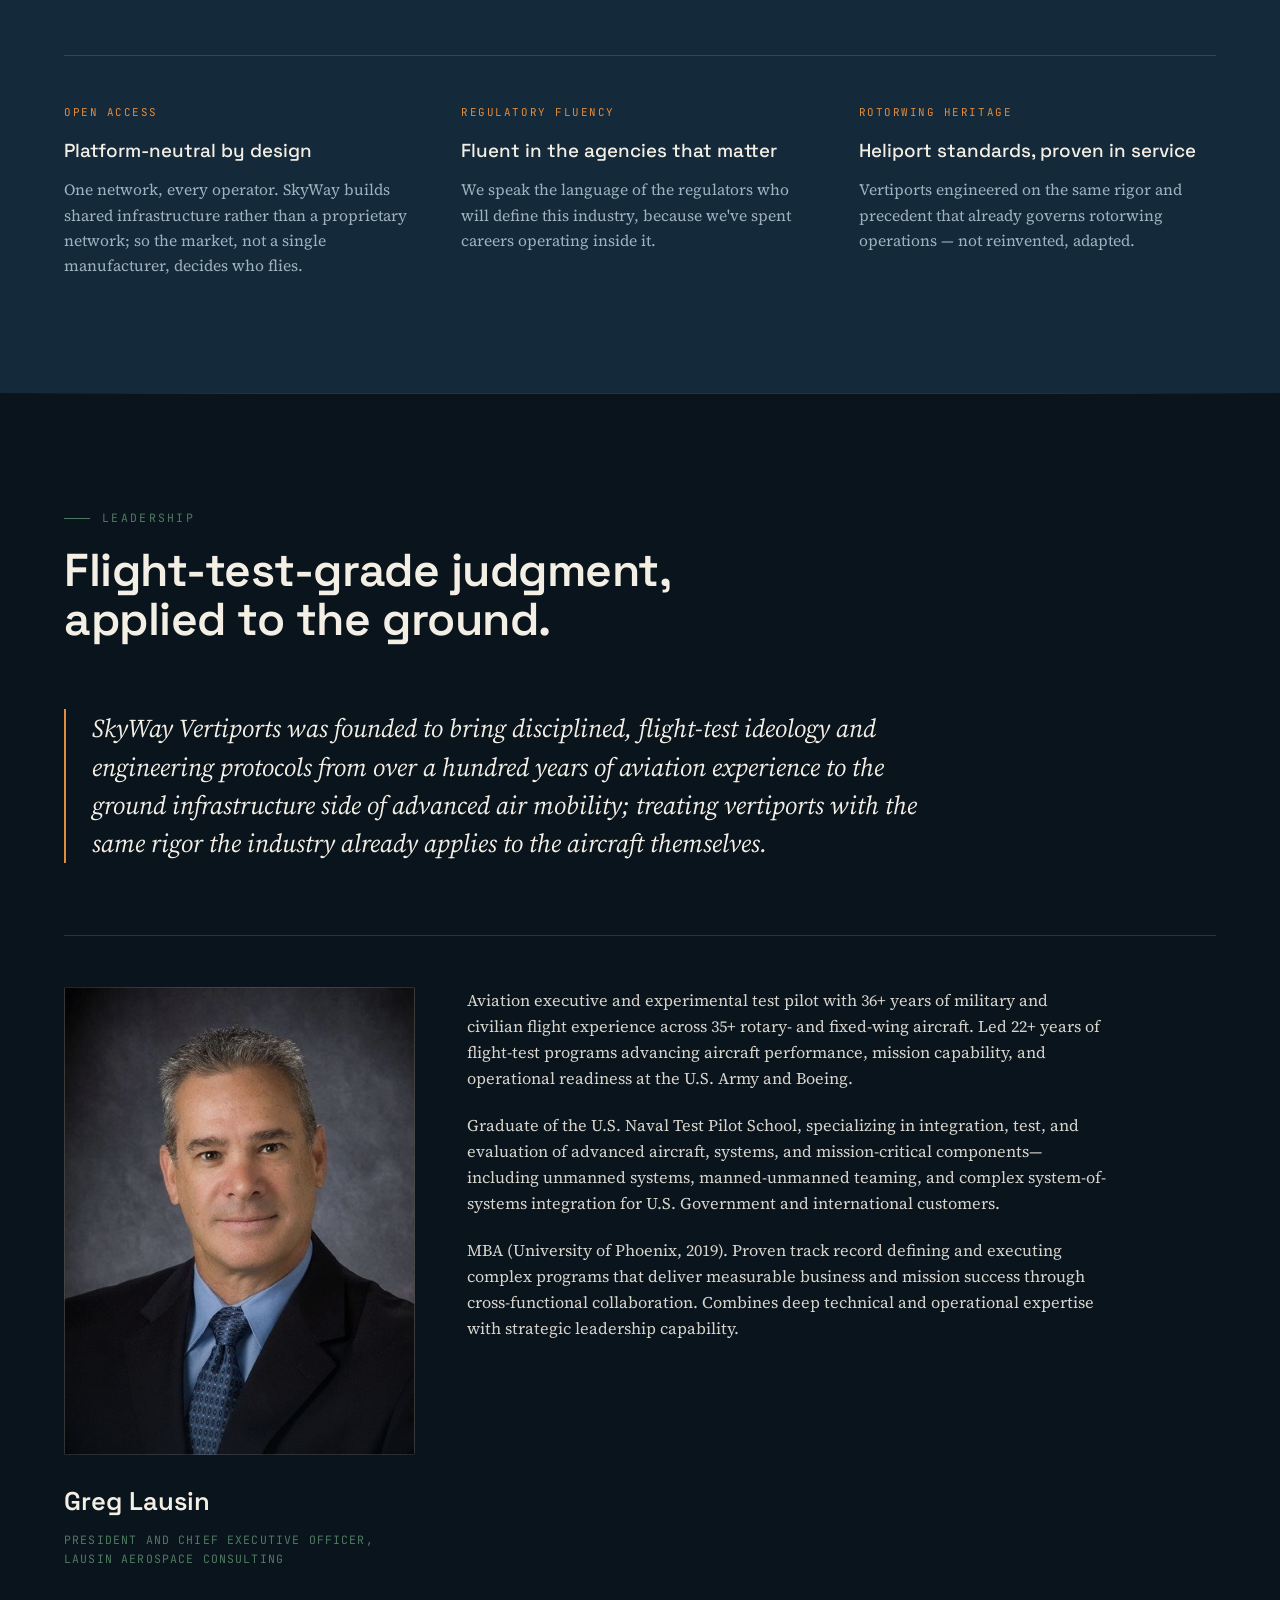
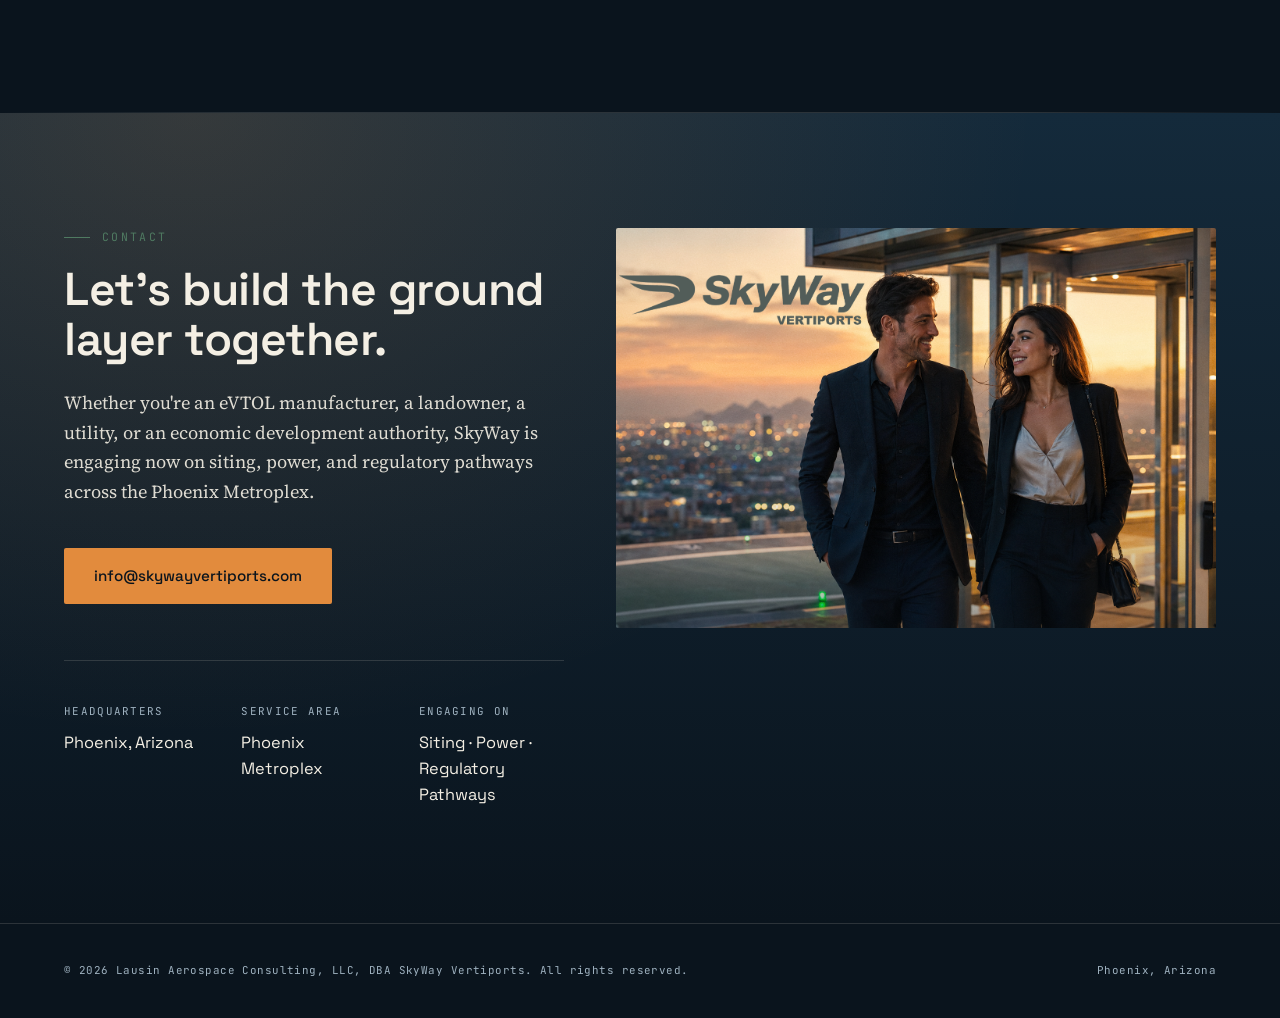
==== commit 868caf2c: "Add files via upload" ====
--- a/index.html
+++ b/index.html
@@ -243,7 +243,17 @@
       radial-gradient(120% 140% at 15% 0%, rgba(226,139,61,0.16) 0%, transparent 55%),
       linear-gradient(180deg, var(--navy-solid) 0%, var(--ink) 100%);
   }
+  .contact-wrapper{
+    display:grid; grid-template-columns:1fr 1.2fr; gap:4vw; align-items:flex-start;
+  }
   .contact-inner{ max-width:820px; }
+  .contact-photo{ position:relative; border-radius:2px; overflow:hidden; }
+  .contact-photo img{ width:100%; height:100%; object-fit:cover; }
+  .contact-photo::after{
+    content:""; position:absolute; inset:0;
+    background:linear-gradient(180deg, transparent 60%, rgba(10,20,29,0.3) 100%);
+  }
+  @media (max-width:1000px){ .contact-wrapper{ grid-template-columns:1fr; } .contact-photo{ max-width:400px; } }
   .contact p.lede{
     font-size:1.15rem; color:rgba(244,239,228,0.9); max-width:640px; margin-bottom:2.6rem;
   }
@@ -409,32 +419,35 @@
 
 <!-- CONTACT -->
 <section class="contact" id="contact">
-  <div class="contact-inner">
-    <div class="section-head reveal" style="margin-bottom:1.5rem;">
-      <div class="kicker">Contact</div>
-      <h2>Let's build the ground layer together.</h2>
-    </div>
-    <p class="lede reveal">Whether you're an eVTOL manufacturer, a landowner, a utility, or an economic development authority, SkyWay is engaging now on siting, power, and regulatory pathways across the Phoenix Metroplex.</p>
-
-    <div class="contact-actions reveal">
-      <!--<a class="btn btn-primary" href="mailto:info@skywayvertiports.com">Start the conversation</a>
-      <a class="btn btn-secondary" href="mailto:info@skywayvertiports.com">info@skywayvertiports.com</a>-->
-    <a class="btn btn-primary" href="mailto:info@skywayvertiports.com">info@skywayvertiports.com</a>
-	</div>
-
-    <div class="contact-grid reveal">
-      <div>
-        <div class="tag">Headquarters</div>
-        <div class="val">Phoenix, Arizona</div>
+  <div class="contact-wrapper">
+    <div class="contact-inner">
+      <div class="section-head reveal" style="margin-bottom:1.5rem;">
+        <div class="kicker">Contact</div>
+        <h2>Let's build the ground layer together.</h2>
       </div>
-      <div>
-        <div class="tag">Service Area</div>
-        <div class="val">Phoenix Metroplex</div>
+      <p class="lede reveal">Whether you're an eVTOL manufacturer, a landowner, a utility, or an economic development authority, SkyWay is engaging now on siting, power, and regulatory pathways across the Phoenix Metroplex.</p>
+
+      <div class="contact-actions reveal">
+        <a class="btn btn-primary" href="mailto:info@skywayvertiports.com">info@skywayvertiports.com</a>
       </div>
-      <div>
-        <div class="tag">Engaging On</div>
-        <div class="val">Siting · Power · Regulatory Pathways</div>
+
+      <div class="contact-grid reveal">
+        <div>
+          <div class="tag">Headquarters</div>
+          <div class="val">Phoenix, Arizona</div>
+        </div>
+        <div>
+          <div class="tag">Service Area</div>
+          <div class="val">Phoenix Metroplex</div>
+        </div>
+        <div>
+          <div class="tag">Engaging On</div>
+          <div class="val">Siting · Power · Regulatory Pathways</div>
+        </div>
       </div>
+    </div>
+    <div class="contact-photo reveal">
+      <img src="skyway_couple2.png" alt="Visitors at a SkyWay vertiport">
     </div>
   </div>
 </section>
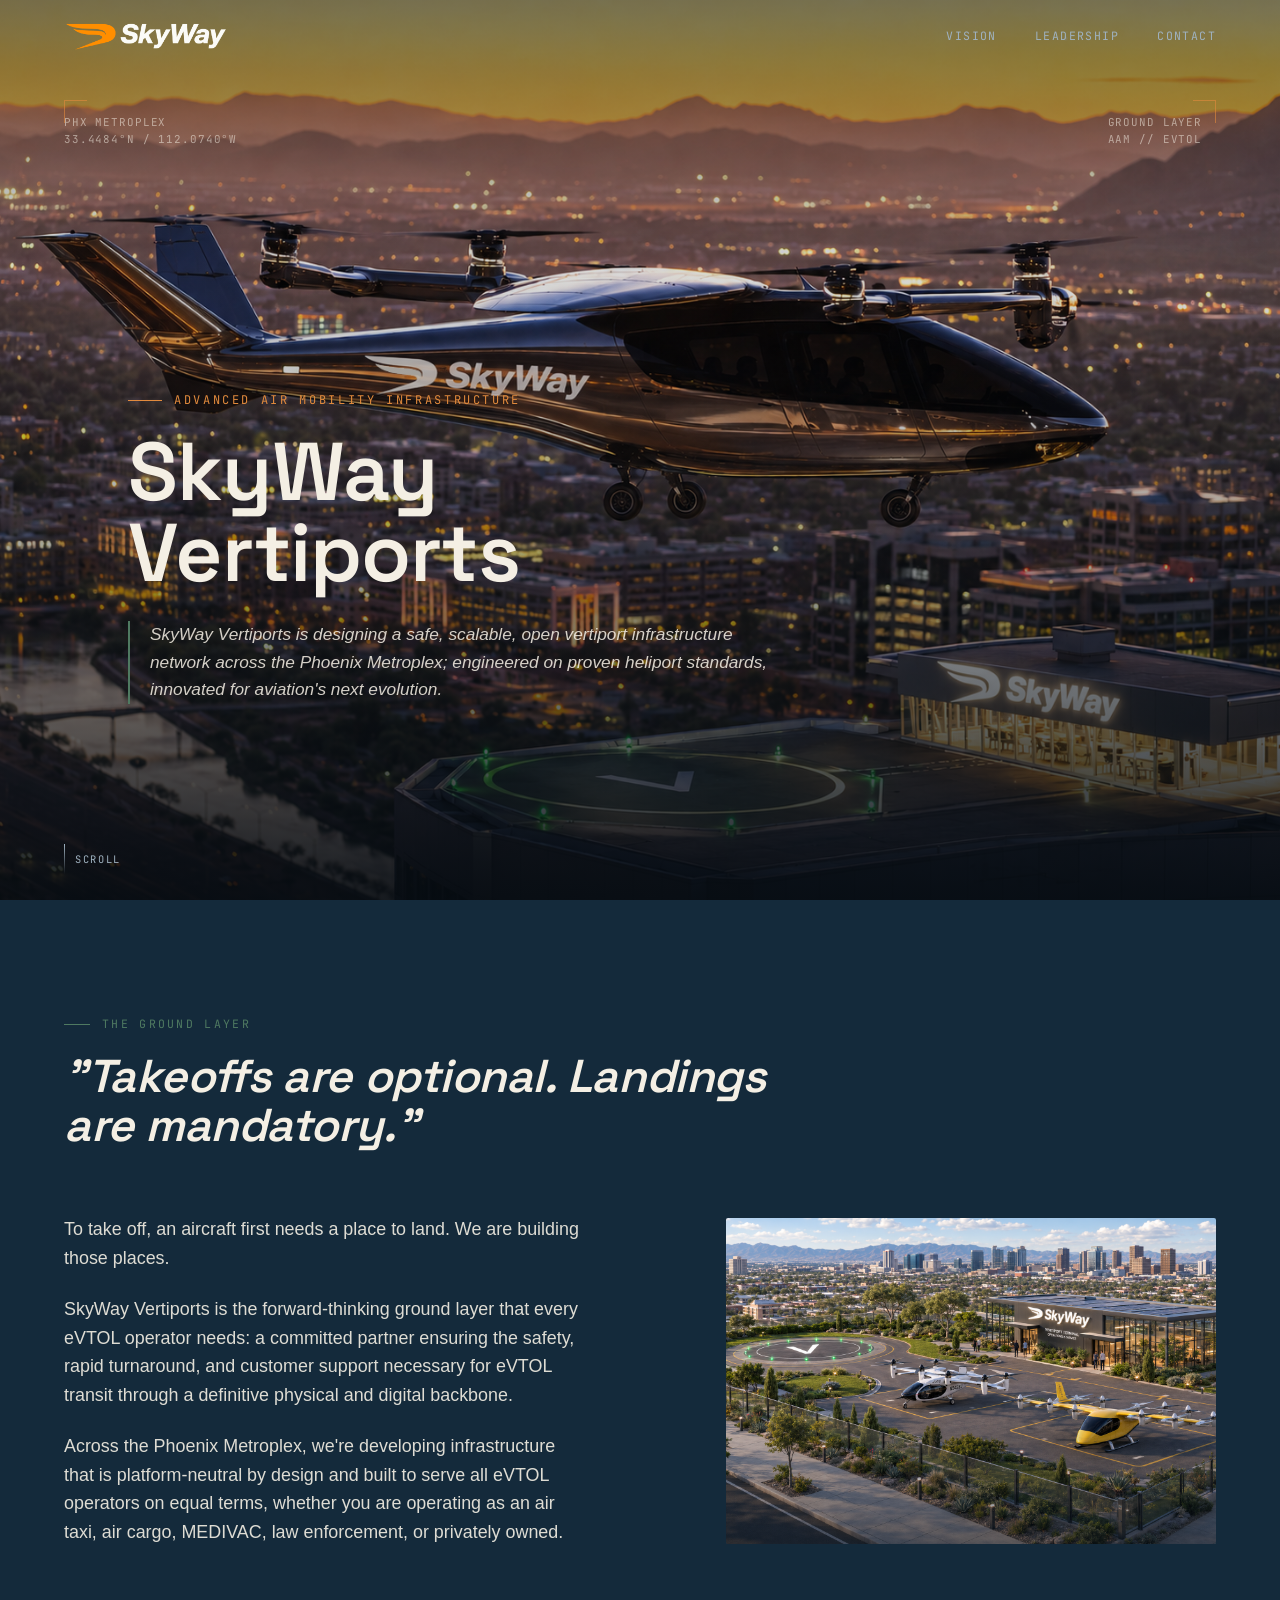
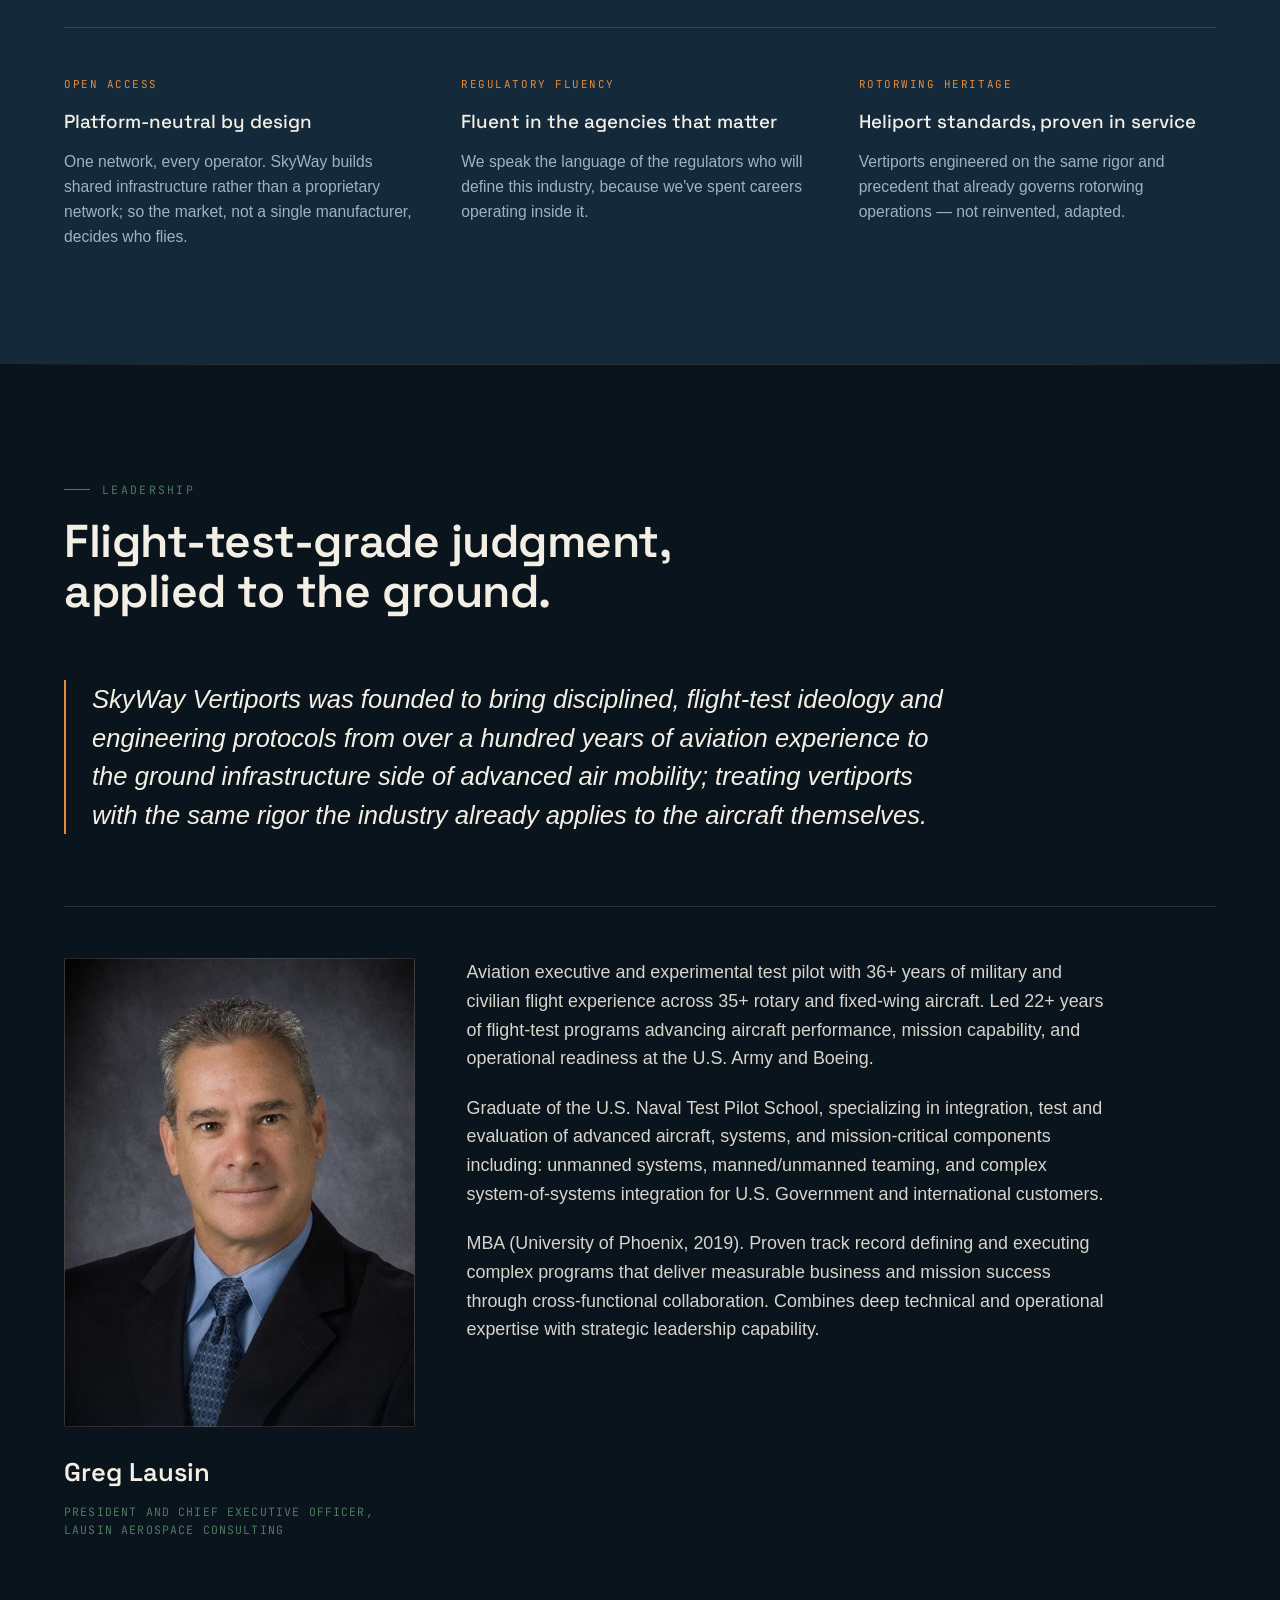
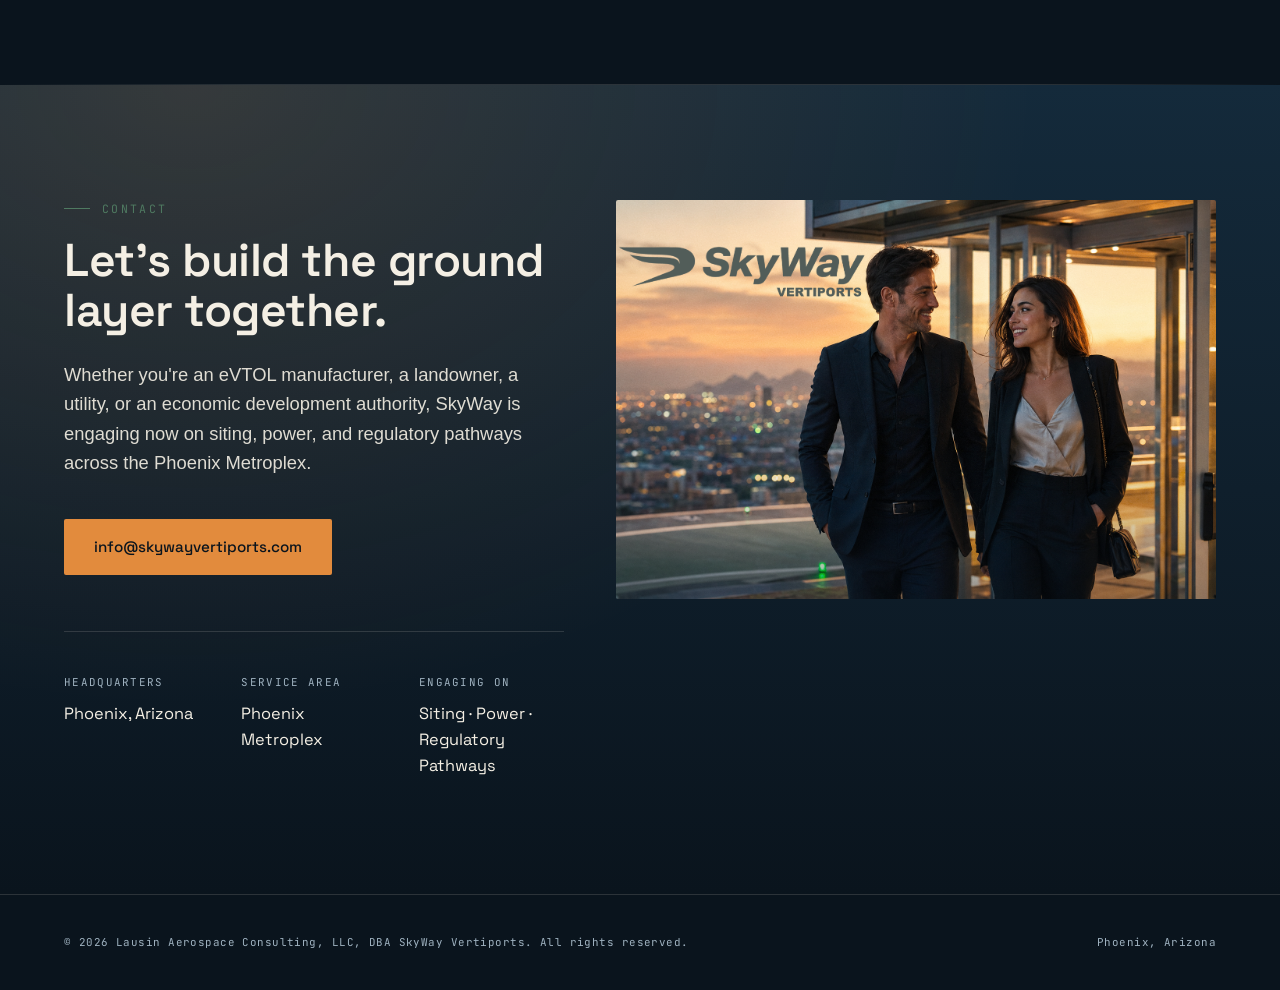
==== commit 2d184a9d: "Add files via upload" ====
--- a/index.html
+++ b/index.html
@@ -20,7 +20,7 @@
     --steel: #9fb2c0;
     --line: rgba(244,239,228,0.14);
     --display: 'Space Grotesk', sans-serif;
-    --body: 'Source Serif 4', serif;
+    --body: 'Helvetica Neue', Helvetica, Arial, sans-serif;
     --mono: 'JetBrains Mono', monospace;
   }
   *{margin:0;padding:0;box-sizing:border-box;}
@@ -233,7 +233,7 @@
     font-family:var(--display); font-size:0.95rem; color:var(--sand);
     letter-spacing:0; text-transform:none;
   }
-  .bio p{ font-size:1.02rem; color:rgba(244,239,228,0.88); max-width:640px; }
+  .bio p{ font-size:1.12rem; color:rgba(244,239,228,0.88); max-width:640px; }
   .bio p + p{ margin-top:1.3rem; }
   @media (max-width:900px){ .profile{ grid-template-columns:1fr; gap:2rem; } .profile-id .portrait{ max-width:280px; } }
 
@@ -408,8 +408,8 @@
       </ul>-->
     </div>
     <div class="bio">
-      <p>Aviation executive and experimental test pilot with 36+ years of military and civilian flight experience across 35+ rotary- and fixed-wing aircraft. Led 22+ years of flight-test programs advancing aircraft performance, mission capability, and operational readiness at the U.S. Army and Boeing.</p>
-      <p>Graduate of the U.S. Naval Test Pilot School, specializing in integration, test, and evaluation of advanced aircraft, systems, and mission-critical components—including unmanned systems, manned-unmanned teaming, and complex system-of-systems integration for U.S. Government and international customers.</p>
+      <p>Aviation executive and experimental test pilot with 36+ years of military and civilian flight experience across 35+ rotary and fixed-wing aircraft. Led 22+ years of flight-test programs advancing aircraft performance, mission capability, and operational readiness at the U.S. Army and Boeing.</p>
+      <p>Graduate of the U.S. Naval Test Pilot School, specializing in integration, test and evaluation of advanced aircraft, systems, and mission-critical components including: unmanned systems, manned/unmanned teaming, and complex system-of-systems integration for U.S. Government and international customers.</p>
       <p>MBA (University of Phoenix, 2019). Proven track record defining and executing complex programs that deliver measurable business and mission success through cross-functional collaboration. Combines deep technical and operational expertise with strategic leadership capability.</p>
     </div>
   </div>
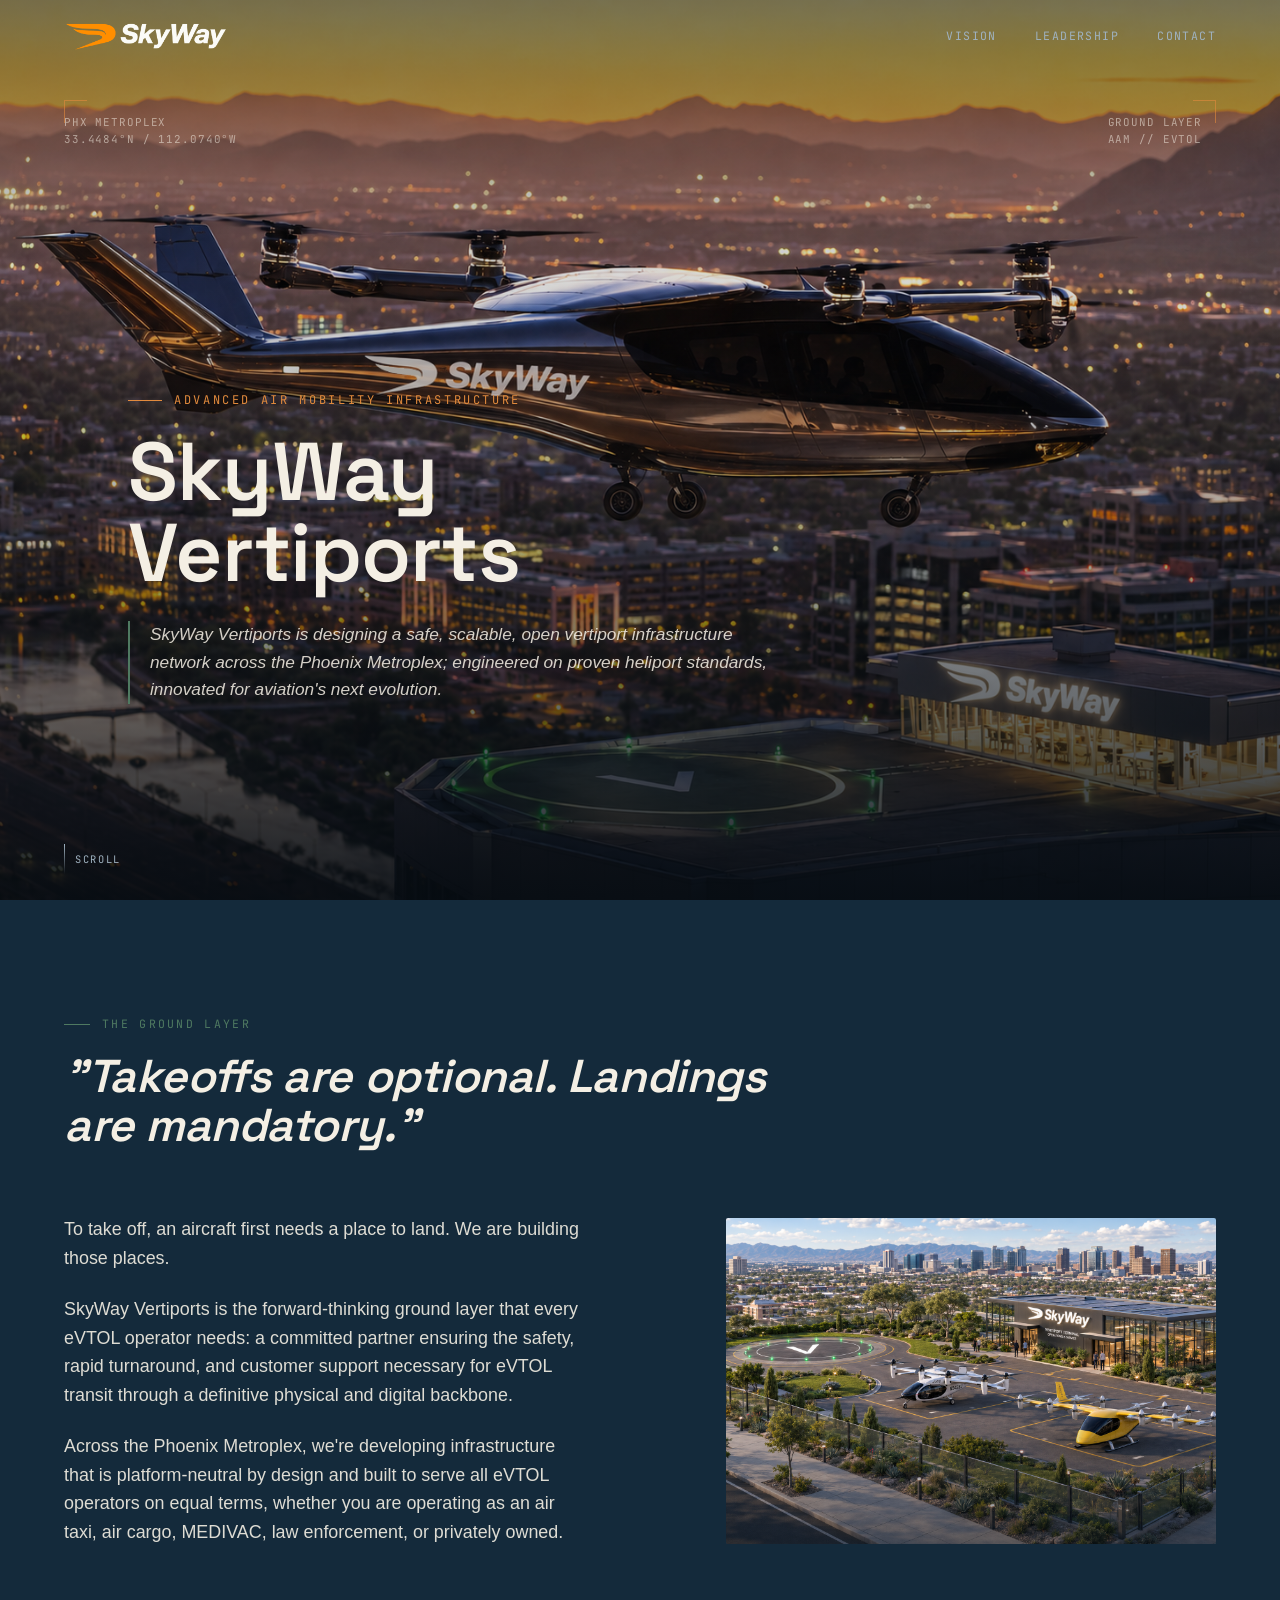
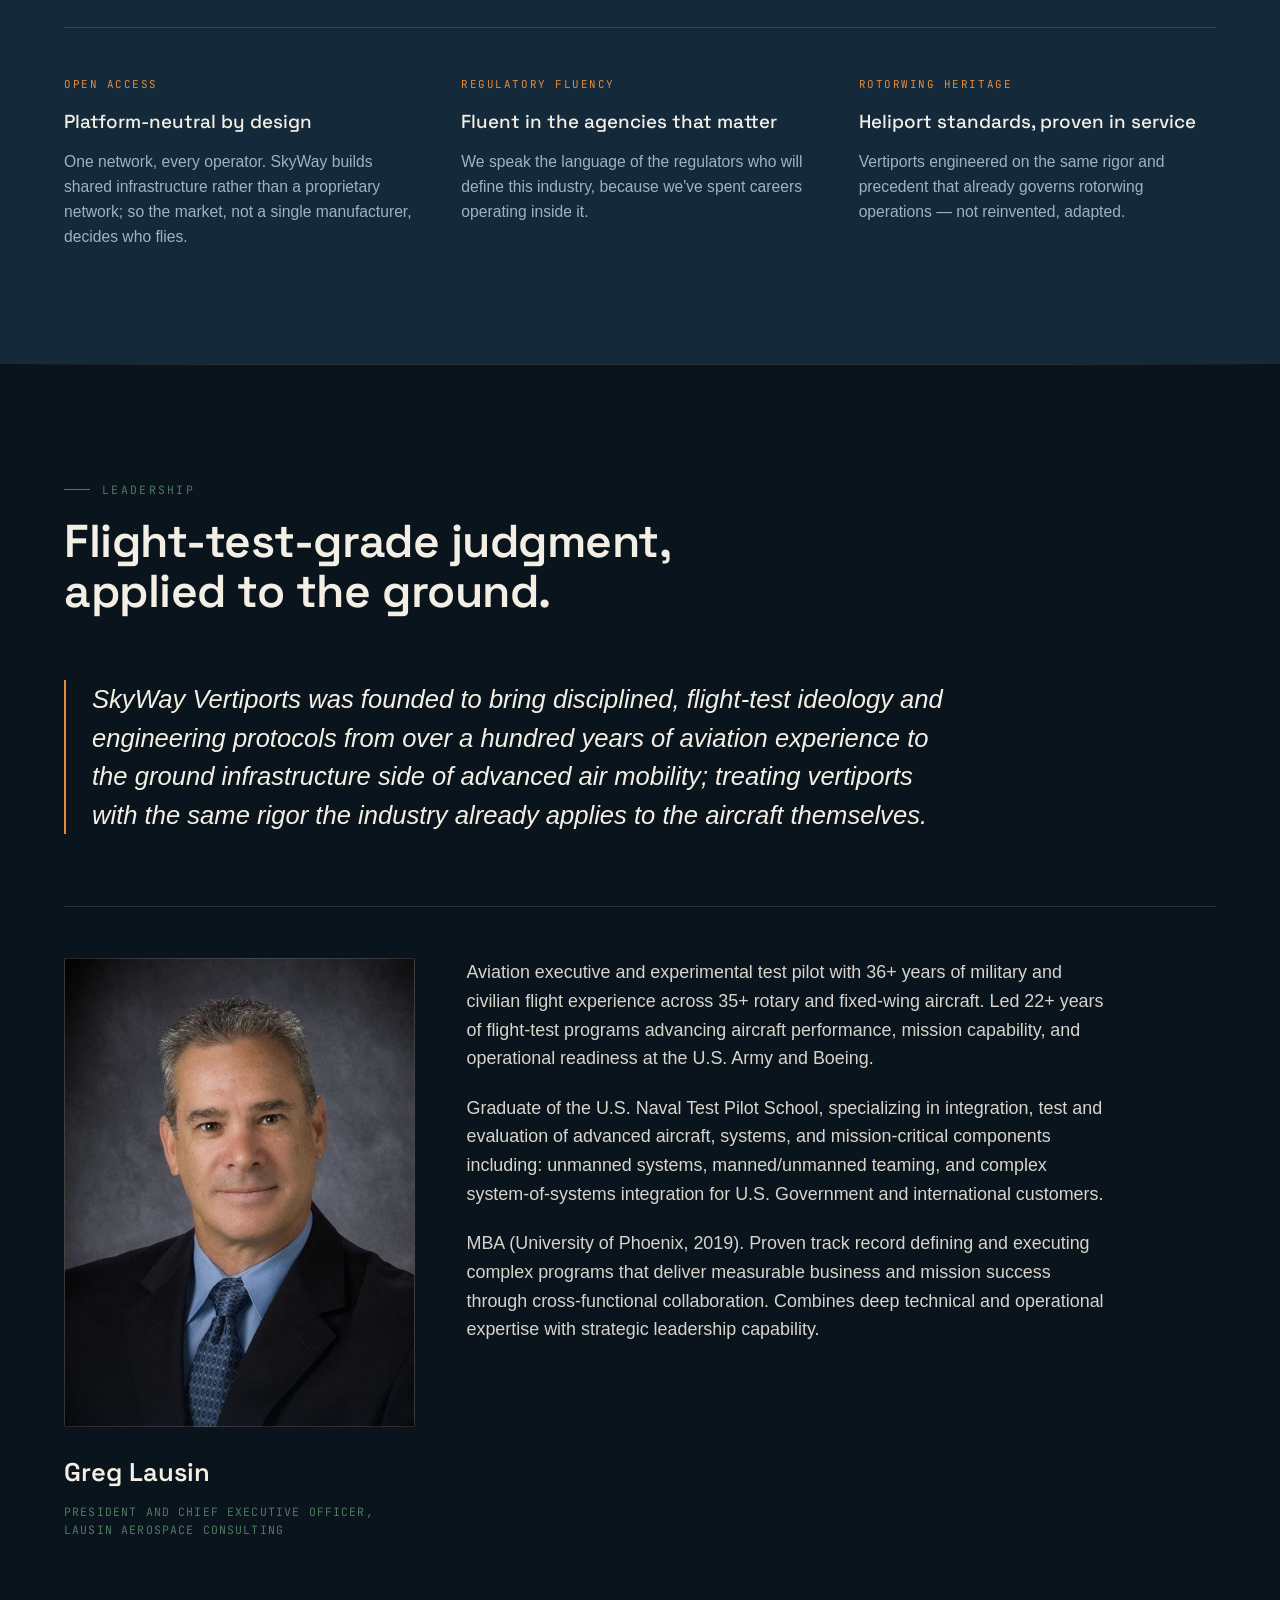
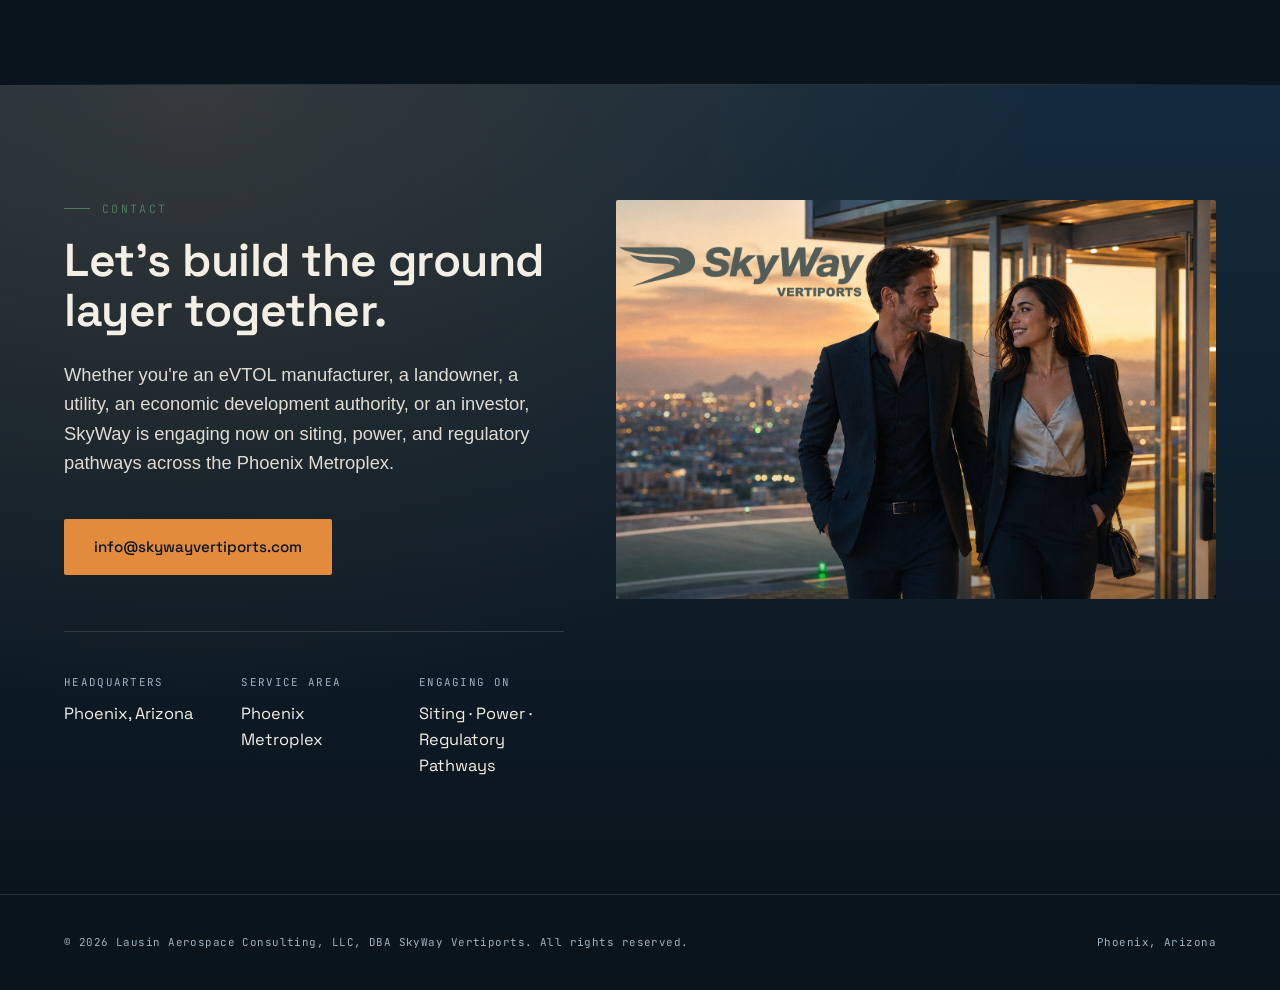
==== commit de3e10df: "Add files via upload" ====
--- a/index.html
+++ b/index.html
@@ -425,7 +425,7 @@
         <div class="kicker">Contact</div>
         <h2>Let's build the ground layer together.</h2>
       </div>
-      <p class="lede reveal">Whether you're an eVTOL manufacturer, a landowner, a utility, or an economic development authority, SkyWay is engaging now on siting, power, and regulatory pathways across the Phoenix Metroplex.</p>
+      <p class="lede reveal">Whether you're an eVTOL manufacturer, a landowner, a utility, an economic development authority, or an investor, SkyWay is engaging now on siting, power, and regulatory pathways across the Phoenix Metroplex.</p>
 
       <div class="contact-actions reveal">
         <a class="btn btn-primary" href="mailto:info@skywayvertiports.com">info@skywayvertiports.com</a>
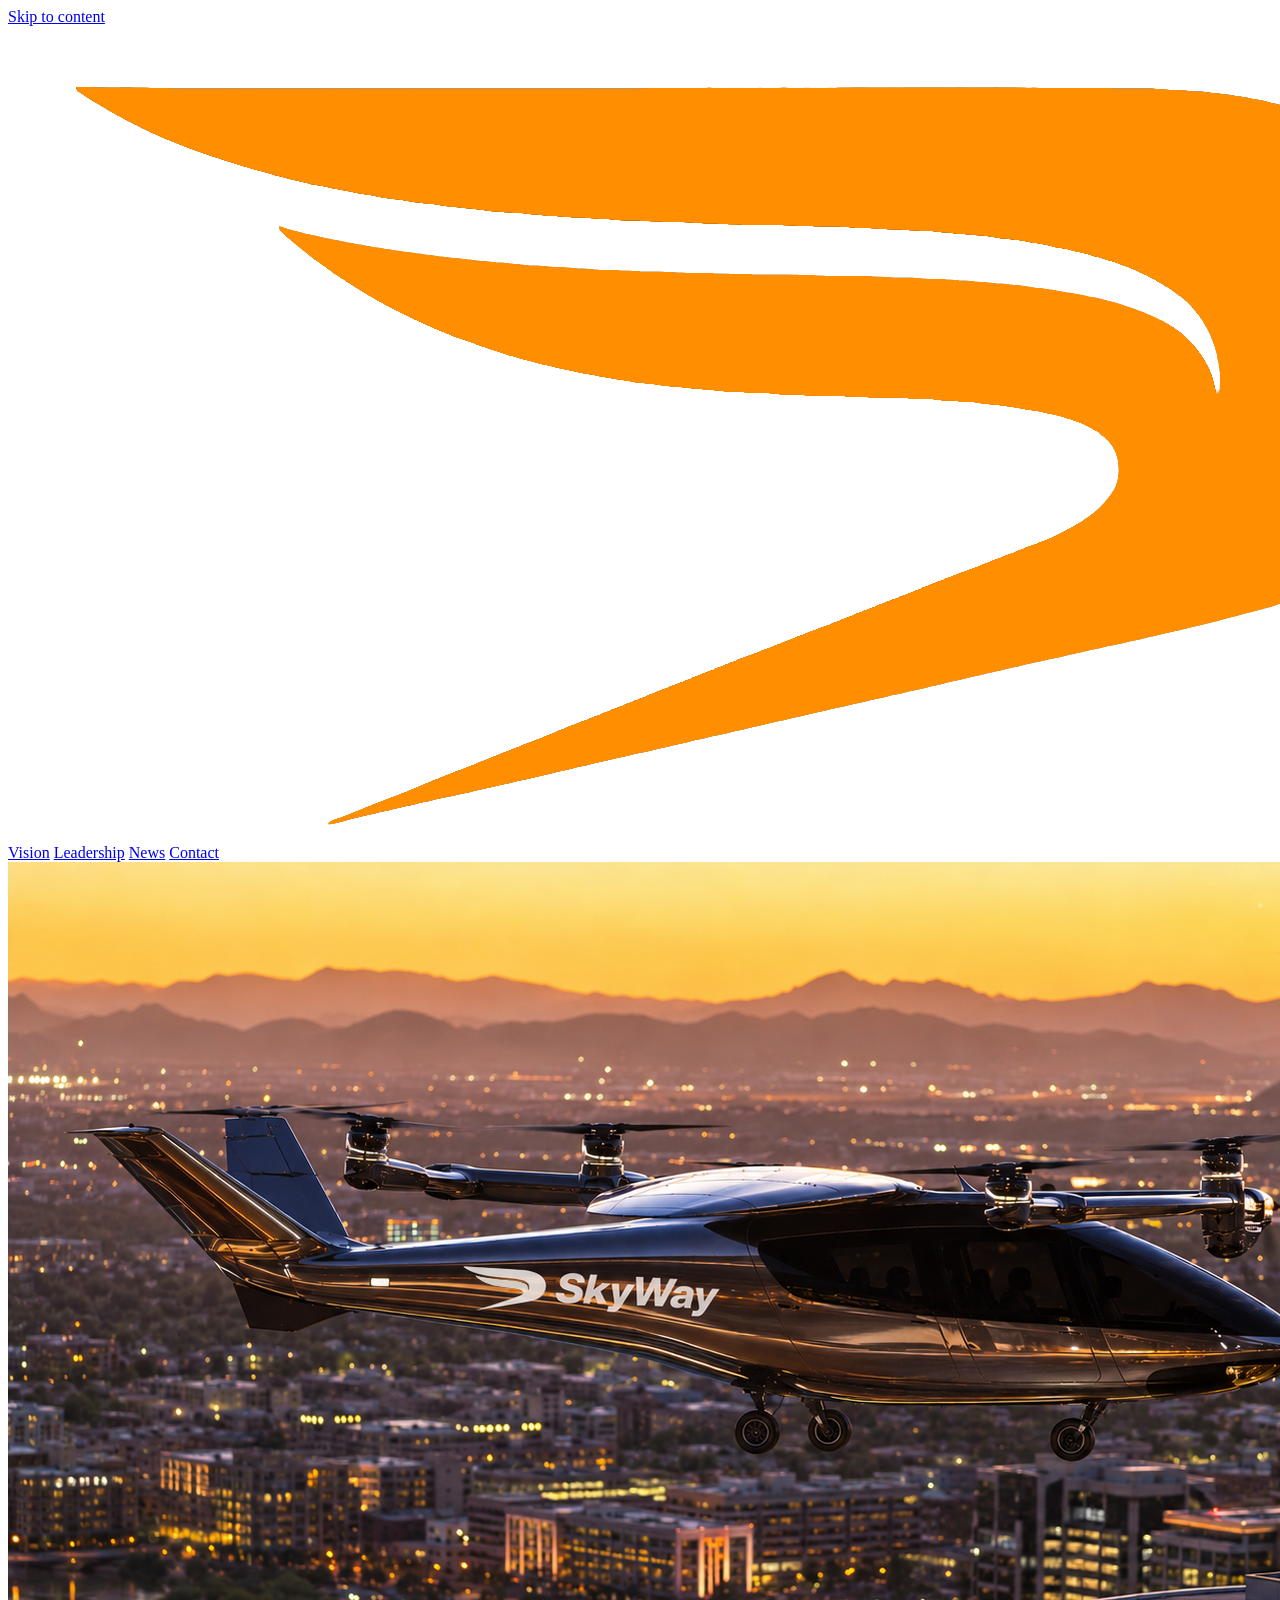
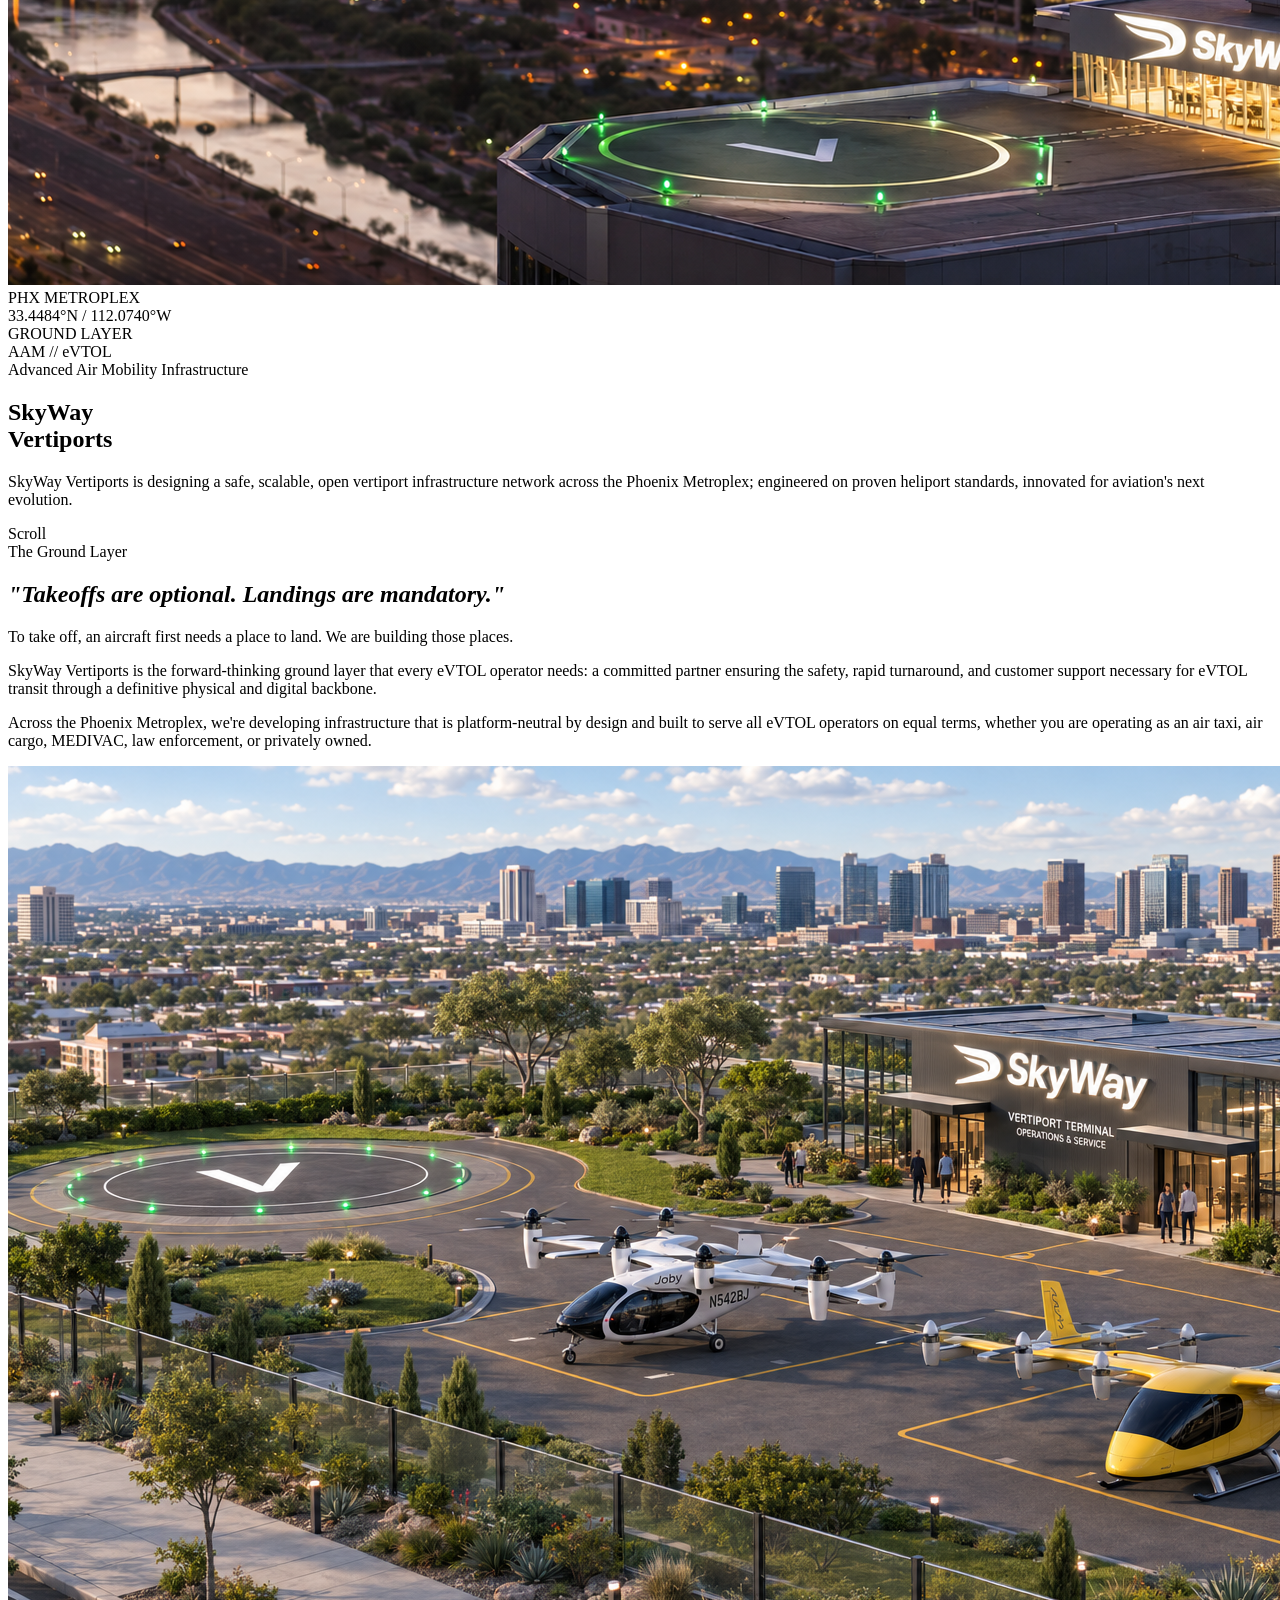
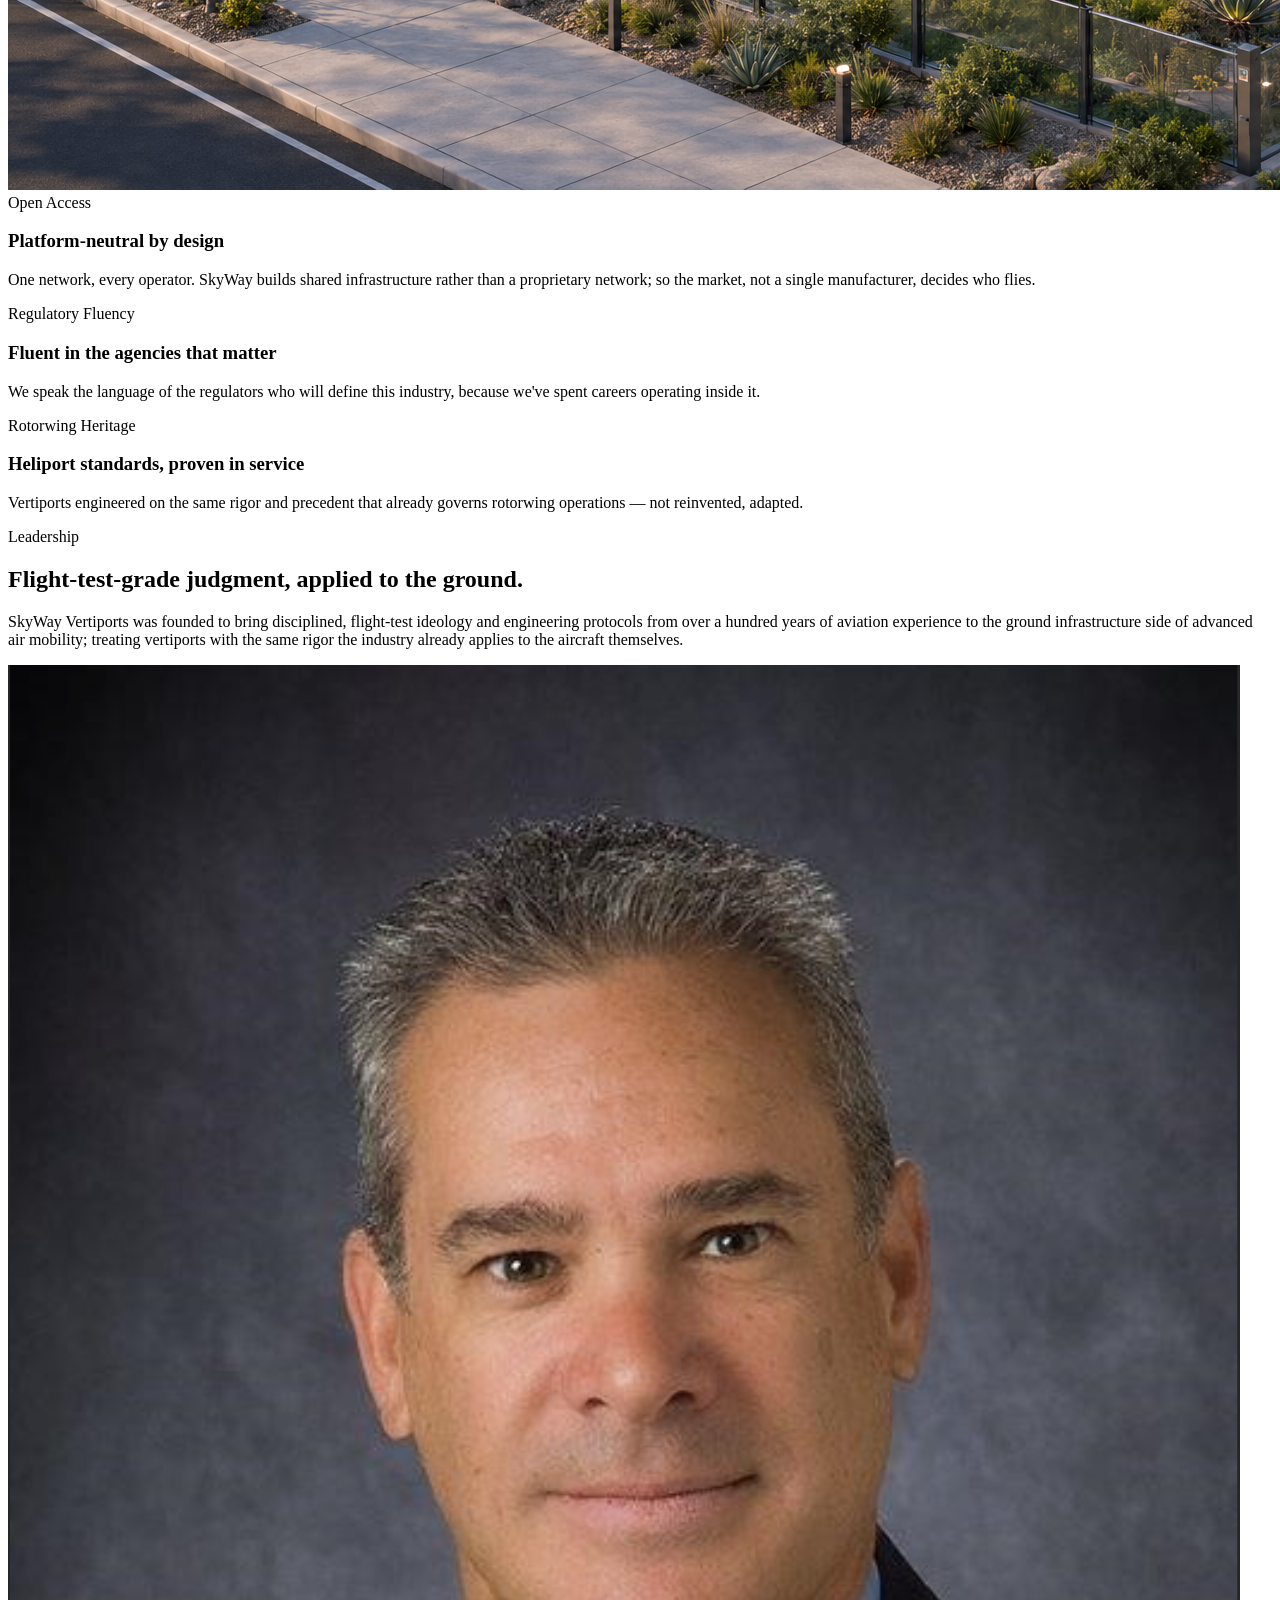
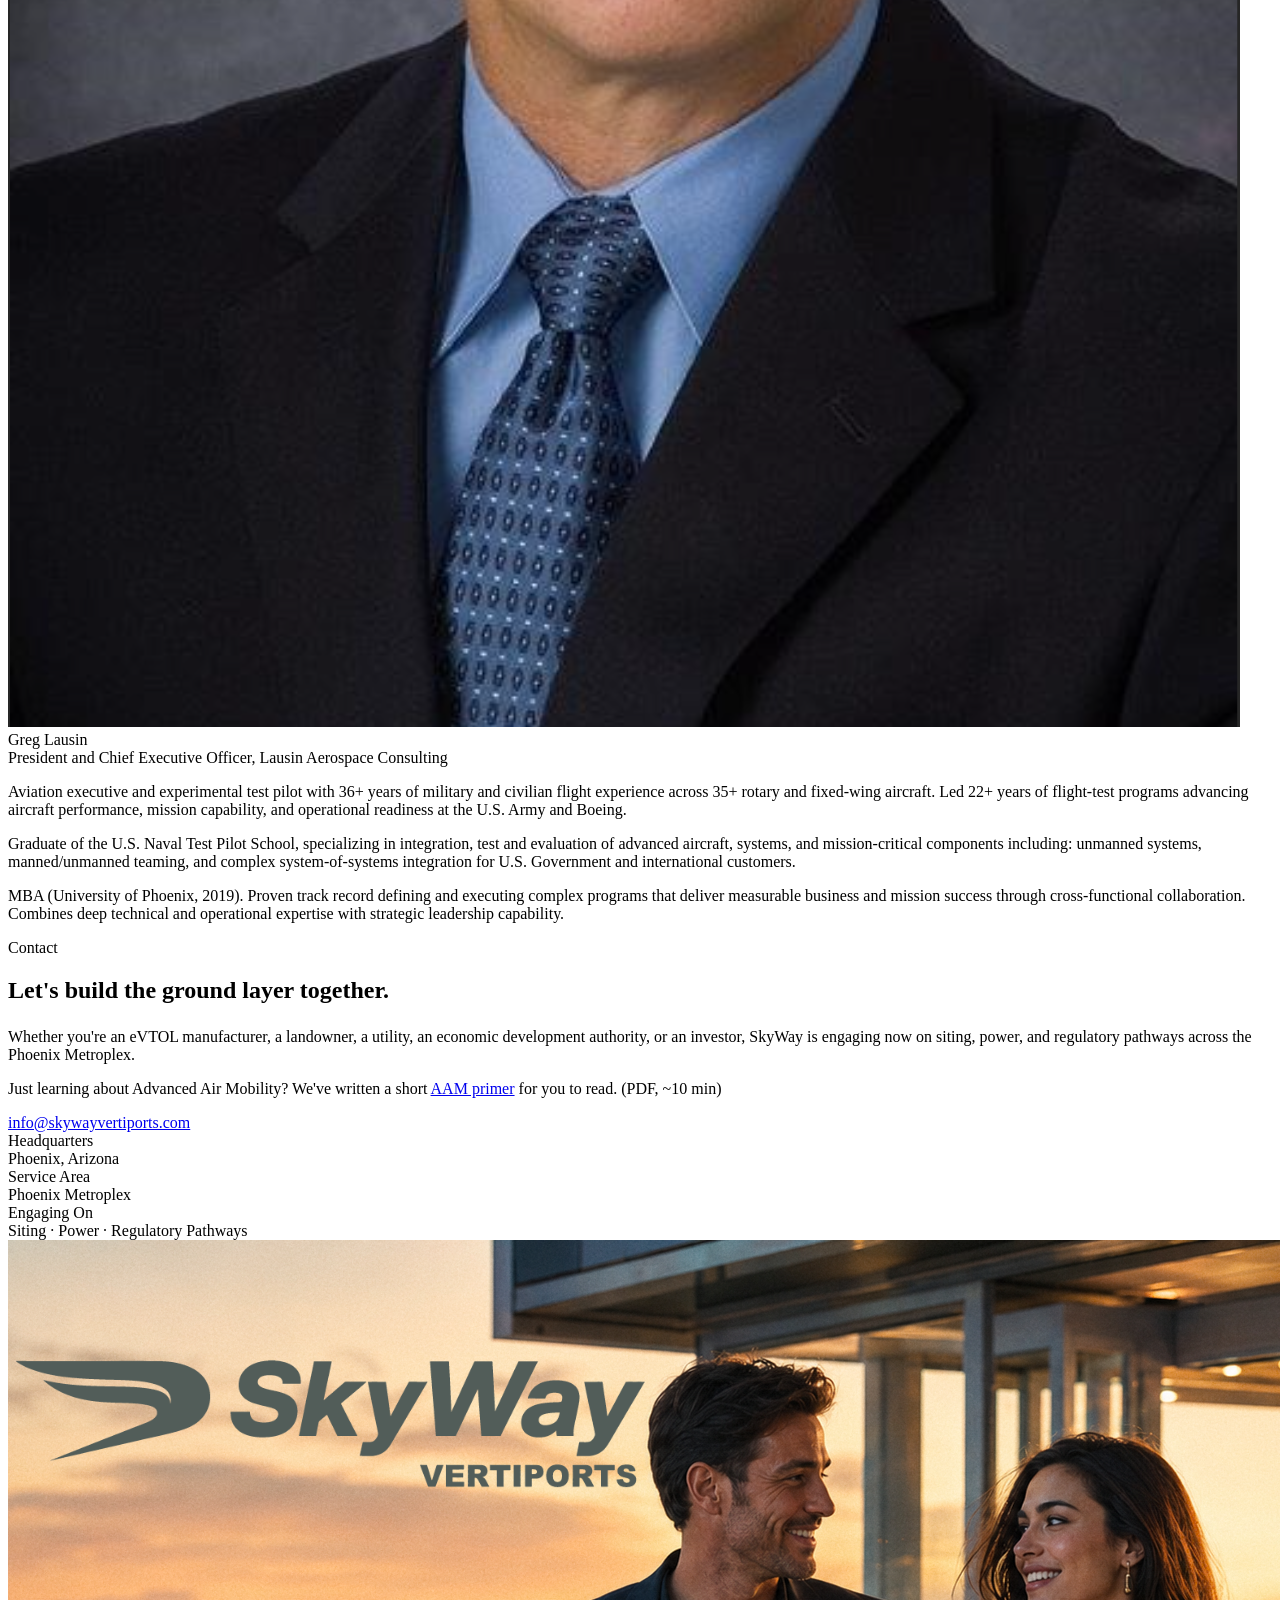
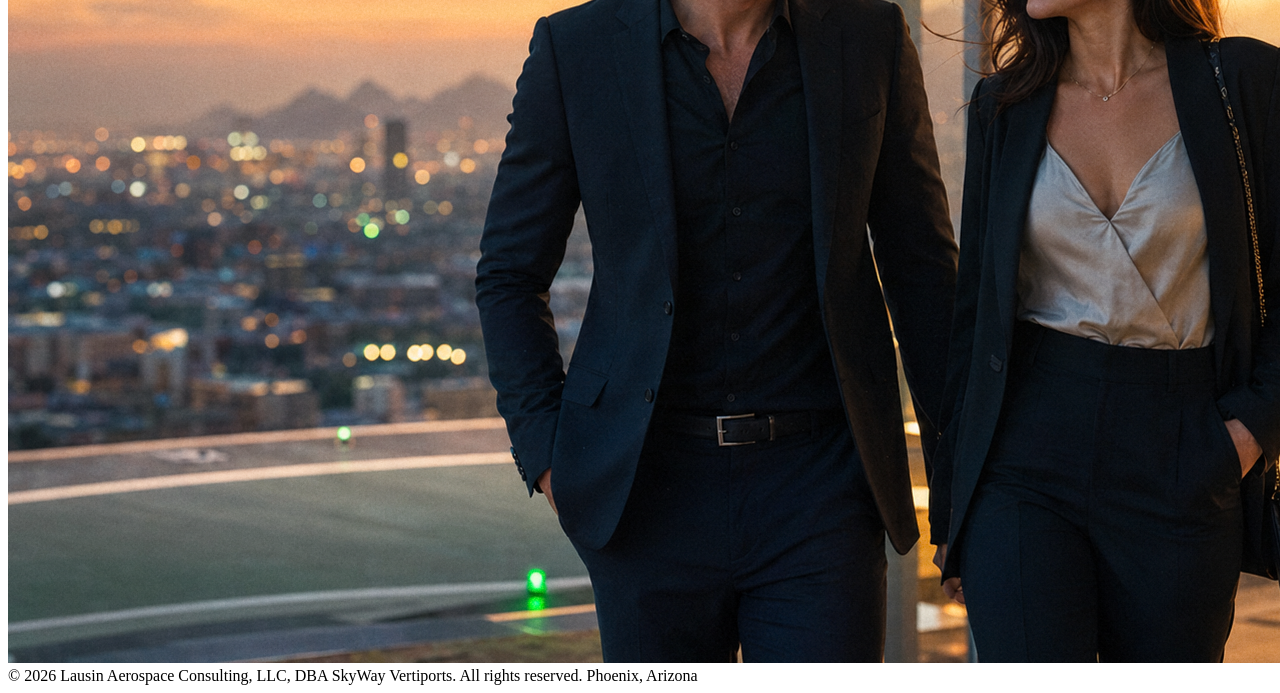
==== commit 97aedbe7: "Add files via upload" ====
--- a/index.html
+++ b/index.html
@@ -7,323 +7,24 @@
 <link rel="preconnect" href="https://fonts.googleapis.com">
 <link rel="preconnect" href="https://fonts.gstatic.com" crossorigin>
 <link href="https://fonts.googleapis.com/css2?family=Space+Grotesk:wght@400;500;600;700&family=Source+Serif+4:opsz,wght@8..60,400;8..60,500;8..60,600&family=JetBrains+Mono:wght@400;500&display=swap" rel="stylesheet">
-<style>
-  :root{
-    --ink: #0a141d;
-    --navy: #12253600;
-    --navy-solid: #142a3b;
-    --horizon: #e28b3d;
-    --ember: #c9642a;
-    --saguaro: #4f7a61;
-    --saguaro-dim: #375a48;
-    --sand: #f4efe4;
-    --steel: #9fb2c0;
-    --line: rgba(244,239,228,0.14);
-    --display: 'Space Grotesk', sans-serif;
-    --body: 'Helvetica Neue', Helvetica, Arial, sans-serif;
-    --mono: 'JetBrains Mono', monospace;
-  }
-  *{margin:0;padding:0;box-sizing:border-box;}
-  html{scroll-behavior:smooth;}
-  body{
-    background:var(--ink);
-    color:var(--sand);
-    font-family:var(--body);
-    line-height:1.6;
-    overflow-x:hidden;
-  }
-  a{color:inherit;}
-  img,video{display:block;max-width:100%;}
-
-  /* ---------- NAV ---------- */
-  .navbar{
-    position:fixed; top:0; left:0; right:0; z-index:100;
-    display:flex; align-items:center; justify-content:space-between;
-    padding:22px 5vw;
-    transition:background .4s ease, padding .4s ease, border-color .4s ease;
-    border-bottom:1px solid transparent;
-  }
-  .navbar.scrolled{
-    background:rgba(10,20,29,0.86);
-    backdrop-filter:blur(10px);
-    padding:14px 5vw;
-    border-color:var(--line);
-  }
-  .navmark{ display:flex; align-items:center; }
-  .navmark img{
-    height:28px; width:auto; display:block;
-    transition:height .4s ease;
-  }
-  .navbar.scrolled .navmark img{ height:24px; }
-  .navlinks{ display:flex; gap:2.4rem; font-family:var(--mono); font-size:0.72rem;
-    letter-spacing:0.12em; text-transform:uppercase; color:var(--steel);
-  }
-  .navlinks a{ text-decoration:none; transition:color .25s ease; }
-  .navlinks a:hover{ color:var(--horizon); }
-  @media (max-width:720px){
-    .navbar{ flex-direction:column; align-items:flex-start; gap:8px; }
-    .navlinks{ gap:1.2rem; font-size:0.64rem; }
-  }
-
-  /* ---------- HERO ---------- */
-  .hero{
-    position:relative; height:100vh; min-height:560px;
-    display:flex; flex-direction:column; justify-content:flex-end;
-    overflow:hidden;
-  }
-  @supports (height: 100svh){ .hero{ height:100svh; } }
-  .hero-media{
-    position:absolute; inset:0; width:100%; height:100%;
-    object-fit:cover; object-position:center 62%;
-    z-index:0;
-  }
-  .hero-scrim{
-    position:absolute; inset:0; z-index:1;
-    background:
-      linear-gradient(180deg, rgba(8,15,22,0.55) 0%, rgba(8,15,22,0.15) 30%, rgba(8,15,22,0.35) 60%, rgba(6,12,18,0.92) 100%);
-  }
-  .hud{
-    position:absolute; inset:0; z-index:2; pointer-events:none;
-    padding:100px 5vw 0;
-    display:flex; justify-content:space-between; align-items:flex-start;
-    font-family:var(--mono); font-size:0.68rem; letter-spacing:0.08em;
-    color:rgba(244,239,228,0.55); text-transform:uppercase;
-  }
-  .hud .corner{ position:relative; padding-top:14px; }
-  .hud .corner::before{
-    content:""; position:absolute; top:0; left:0; width:22px; height:22px;
-    border-top:1px solid rgba(226,139,61,0.6); border-left:1px solid rgba(226,139,61,0.6);
-  }
-  .hud .corner.right{ text-align:right; padding-right:14px; }
-  .hud .corner.right::before{ left:auto; right:0; border-left:none; border-right:1px solid rgba(226,139,61,0.6); }
-
-  .hero-content{
-    position:relative; z-index:3;
-    padding:0 5vw 9vh;
-    max-width:1100px;
-  }
-  .eyebrow{
-    font-family:var(--mono); font-size:0.75rem; letter-spacing:0.22em;
-    text-transform:uppercase; color:var(--horizon); margin-bottom:22px;
-    display:flex; align-items:center; gap:12px;
-  }
-  .eyebrow::before{
-    content:""; width:34px; height:1px; background:var(--horizon);
-  }
-  .hero-title{
-    font-family:var(--display); font-weight:600;
-    font-size:clamp(2.6rem, 6.4vw, 5.4rem);
-    line-height:0.98; letter-spacing:-0.01em;
-    color:var(--sand);
-    margin-bottom:28px;
-  }
-  .hero-tagline{
-    font-family:var(--body); font-weight:400;
-    font-size:clamp(1rem, 1.35vw, 1.28rem);
-    max-width:640px; color:rgba(244,239,228,0.86);
-    font-style:italic;
-    border-left:2px solid var(--saguaro);
-    padding-left:20px;
-  }
-  .scroll-cue{
-    position:absolute; bottom:26px; left:5vw; z-index:3;
-    font-family:var(--mono); font-size:0.65rem; letter-spacing:0.16em;
-    color:var(--steel); text-transform:uppercase;
-    display:flex; align-items:center; gap:10px;
-  }
-  .scroll-cue .bar{ width:1px; height:30px; background:linear-gradient(var(--steel), transparent); }
-
-  /* ---------- SECTION SHELL ---------- */
-  section{ position:relative; padding:9vw 5vw; }
-  .divider{
-    height:1px; width:100%;
-    background:linear-gradient(90deg, transparent, var(--line) 20%, var(--line) 80%, transparent);
-  }
-  .section-head{ max-width:760px; margin-bottom:4rem; }
-  .kicker{
-    font-family:var(--mono); font-size:0.72rem; letter-spacing:0.2em;
-    text-transform:uppercase; color:var(--saguaro);
-    margin-bottom:18px; display:flex; align-items:center; gap:12px;
-  }
-  .kicker::before{ content:""; width:26px; height:1px; background:var(--saguaro); }
-  h2{
-    font-family:var(--display); font-weight:600;
-    font-size:clamp(1.9rem, 3.6vw, 3.1rem);
-    letter-spacing:-0.01em; color:var(--sand); line-height:1.08;
-  }
-  .reveal{ opacity:0; transform:translateY(28px); transition:opacity .8s ease, transform .8s ease; }
-  .reveal.in-view{ opacity:1; transform:translateY(0); }
-
-  /* ---------- VISION SECTION ---------- */
-  .vision{ background:var(--navy-solid); }
-  .vision-grid{
-    display:grid; grid-template-columns:1.1fr 0.9fr; gap:5vw; align-items:center;
-  }
-  .vision-copy p{ font-size:1.12rem; color:rgba(244,239,228,0.9); max-width:520px; }
-  .vision-copy p + p{ margin-top:1.4rem; }
-  .vision-copy .lede{
-    font-family:var(--body); font-style:italic; font-size:1.28rem;
-    color:var(--sand); margin-bottom:1.8rem; max-width:540px;
-  }
-  .vision-photo{ position:relative; border-radius:2px; overflow:hidden; }
-  .vision-photo img{ width:100%; height:100%; object-fit:cover; filter:saturate(1.02); }
-  .vision-photo::after{
-    content:""; position:absolute; inset:0;
-    background:linear-gradient(180deg, transparent 60%, rgba(10,20,29,0.55) 100%);
-  }
-  .pillars{
-    margin-top:5rem; display:grid; grid-template-columns:repeat(3, 1fr); gap:2.5rem;
-    border-top:1px solid var(--line); padding-top:3rem;
-  }
-  .pillar .tag{
-    font-family:var(--mono); font-size:0.68rem; letter-spacing:0.14em;
-    text-transform:uppercase; color:var(--horizon); margin-bottom:0.9rem;
-  }
-  .pillar h3{
-    font-family:var(--display); font-weight:500; font-size:1.18rem;
-    color:var(--sand); margin-bottom:0.7rem;
-  }
-  .pillar p{ font-size:0.98rem; color:var(--steel); }
-  @media (max-width:900px){
-    .vision-grid{ grid-template-columns:1fr; }
-    .pillars{ grid-template-columns:1fr; gap:2.2rem; }
-    .vision-photo{ order:-1; aspect-ratio:16/10; }
-  }
-
-  /* ---------- LEADERSHIP ---------- */
-  .leadership{ background:var(--ink); }
-  .lead-quote{
-    font-family:var(--body); font-style:italic;
-    font-size:clamp(1.2rem, 2vw, 1.6rem);
-    color:var(--sand); max-width:880px; line-height:1.5;
-    border-left:2px solid var(--horizon); padding-left:26px;
-    margin-bottom:4.5rem;
-  }
-  .profile{
-    display:grid; grid-template-columns:0.75fr 1.6fr; gap:4vw;
-    border-top:1px solid var(--line); padding-top:3.2rem;
-  }
-  .profile-id .portrait{
-    width:100%; aspect-ratio:3/4; overflow:hidden; border-radius:2px;
-    margin-bottom:1.6rem; position:relative;
-  }
-  .profile-id .portrait img{
-    width:100%; height:100%; object-fit:cover; filter:grayscale(0.15) contrast(1.03);
-  }
-  .profile-id .portrait::after{
-    content:""; position:absolute; inset:0;
-    box-shadow:inset 0 0 0 1px var(--line);
-    background:linear-gradient(180deg, transparent 70%, rgba(10,20,29,0.35) 100%);
-  }
-  .profile-id .name{
-    font-family:var(--display); font-weight:600; font-size:1.6rem; color:var(--sand);
-  }
-  .profile-id .role{
-    font-family:var(--mono); font-size:0.72rem; letter-spacing:0.1em;
-    text-transform:uppercase; color:var(--saguaro); margin-top:0.6rem; margin-bottom:1.8rem;
-  }
-  .stat-strip{ list-style:none; border-top:1px solid var(--line); }
-  .stat-strip li{
-    display:flex; justify-content:space-between; align-items:baseline;
-    padding:0.7rem 0; border-bottom:1px solid var(--line);
-    font-family:var(--mono); font-size:0.72rem; letter-spacing:0.04em;
-    color:var(--steel); text-transform:uppercase;
-  }
-  .stat-strip li b{
-    font-family:var(--display); font-size:0.95rem; color:var(--sand);
-    letter-spacing:0; text-transform:none;
-  }
-  .bio p{ font-size:1.12rem; color:rgba(244,239,228,0.88); max-width:640px; }
-  .bio p + p{ margin-top:1.3rem; }
-  @media (max-width:900px){ .profile{ grid-template-columns:1fr; gap:2rem; } .profile-id .portrait{ max-width:280px; } }
-
-  /* ---------- CONTACT ---------- */
-  .contact{
-    background:
-      radial-gradient(120% 140% at 15% 0%, rgba(226,139,61,0.16) 0%, transparent 55%),
-      linear-gradient(180deg, var(--navy-solid) 0%, var(--ink) 100%);
-  }
-  .contact-wrapper{
-    display:grid; grid-template-columns:1fr 1.2fr; gap:4vw; align-items:flex-start;
-  }
-  .contact-inner{ max-width:820px; }
-  .contact-photo{ position:relative; border-radius:2px; overflow:hidden; }
-  .contact-photo img{ width:100%; height:100%; object-fit:cover; }
-  .contact-photo::after{
-    content:""; position:absolute; inset:0;
-    background:linear-gradient(180deg, transparent 60%, rgba(10,20,29,0.3) 100%);
-  }
-  @media (max-width:1000px){ .contact-wrapper{ grid-template-columns:1fr; } .contact-photo{ max-width:400px; } }
-  .contact p.lede{
-    font-size:1.15rem; color:rgba(244,239,228,0.9); max-width:640px; margin-bottom:2.6rem;
-  }
-  .contact-actions{ display:flex; flex-wrap:wrap; gap:1.2rem; margin-bottom:3.5rem; }
-  .btn{
-    font-family:var(--display); font-weight:500; font-size:0.95rem;
-    text-decoration:none; padding:16px 30px; border-radius:2px;
-    display:inline-flex; align-items:center; gap:10px;
-    transition:transform .25s ease, background .25s ease, border-color .25s ease;
-  }
-  .btn-primary{ background:var(--horizon); color:#0a141d; }
-  .btn-primary:hover{ background:#eea059; transform:translateY(-2px); }
-  .btn-secondary{ border:1px solid var(--line); color:var(--sand); }
-  .btn-secondary:hover{ border-color:var(--saguaro); color:var(--saguaro); transform:translateY(-2px); }
-  .contact-grid{
-    display:grid; grid-template-columns:repeat(3, 1fr); gap:2rem;
-    border-top:1px solid var(--line); padding-top:2.6rem;
-  }
-  .contact-grid .tag{
-    font-family:var(--mono); font-size:0.68rem; letter-spacing:0.12em;
-    text-transform:uppercase; color:var(--steel); margin-bottom:0.6rem;
-  }
-  .contact-grid .val{ font-family:var(--display); font-size:1.02rem; color:var(--sand); }
-  @media (max-width:720px){ .contact-grid{ grid-template-columns:1fr; } }
-
-  /* ---------- FOOTER ---------- */
-  footer{
-    padding:2.4rem 5vw; border-top:1px solid var(--line);
-    display:flex; justify-content:space-between; align-items:center; flex-wrap:wrap; gap:1rem;
-    font-family:var(--mono); font-size:0.68rem; letter-spacing:0.04em; color:var(--steel);
-  }
-
-  /* ---------- SMALL SCREENS (phones) ---------- */
-  @media (max-width:720px){
-    .hud{ padding:118px 6vw 0; font-size:0.6rem; letter-spacing:0.06em; }
-    .hud .corner::before{ width:16px; height:16px; }
-    .hero-content{ padding:0 6vw 8vh; }
-    .hero-tagline{ padding-left:14px; }
-    section{ padding:16vw 6vw; }
-    .section-head{ margin-bottom:2.8rem; }
-    .lead-quote{ padding-left:18px; margin-bottom:3rem; }
-    .contact-actions{ flex-direction:column; }
-    .contact-actions .btn{ width:100%; justify-content:center; }
-    footer{ flex-direction:column; align-items:flex-start; }
-  }
-  @media (max-width:480px){
-    .hero-title{ font-size:2.4rem; }
-    .hud{ padding:112px 6vw 0; }
-    .stat-strip li{ font-size:0.64rem; }
-  }
-
-  @media (prefers-reduced-motion: reduce){
-    html{ scroll-behavior:auto; }
-    .reveal{ transition:none; opacity:1; transform:none; }
-  }
-</style>
+<link rel="stylesheet" href="styles.css">
 </head>
 <body>
+<a class="skip-link" href="#main-content">Skip to content</a>
 
-<nav class="navbar" id="navbar">
-  <div class="navmark">
+<nav class="navbar" id="navbar" aria-label="Main navigation">
+  <a class="navmark" href="index.html" aria-label="SkyWay Vertiports home">
     <img src="skyway_logo_ow.png" alt="SkyWay Vertiports">
-  </div>
+  </a>
   <div class="navlinks">
-    <a href="#vision">Vision</a>
-    <a href="#leadership">Leadership</a>
-    <a href="#contact">Contact</a>
+    <a href="index.html#vision">Vision</a>
+    <a href="index.html#leadership">Leadership</a>
+    <a href="news.html">News</a>
+    <a href="index.html#contact">Contact</a>
   </div>
 </nav>
 
+<main id="main-content">
 <!-- HERO -->
 <section class="hero">
   <video class="hero-media" autoplay muted loop playsinline poster="skyway_thefuture2.png">
@@ -426,6 +127,7 @@
         <h2>Let's build the ground layer together.</h2>
       </div>
       <p class="lede reveal">Whether you're an eVTOL manufacturer, a landowner, a utility, an economic development authority, or an investor, SkyWay is engaging now on siting, power, and regulatory pathways across the Phoenix Metroplex.</p>
+	  <p class="lede reveal">Just learning about Advanced Air Mobility? We've written a short <a href="http://skywayvertiports.com/SkyWayVertiports-AAM_Primer_web.pdf">AAM primer</a> for you to read. (PDF, ~10 min)</p>
 
       <div class="contact-actions reveal">
         <a class="btn btn-primary" href="mailto:info@skywayvertiports.com">info@skywayvertiports.com</a>
@@ -452,6 +154,8 @@
   </div>
 </section>
 
+</main>
+
 <footer>
   <span>© 2026 Lausin Aerospace Consulting, LLC, DBA SkyWay Vertiports. All rights reserved.</span>
   <span>Phoenix, Arizona</span>
